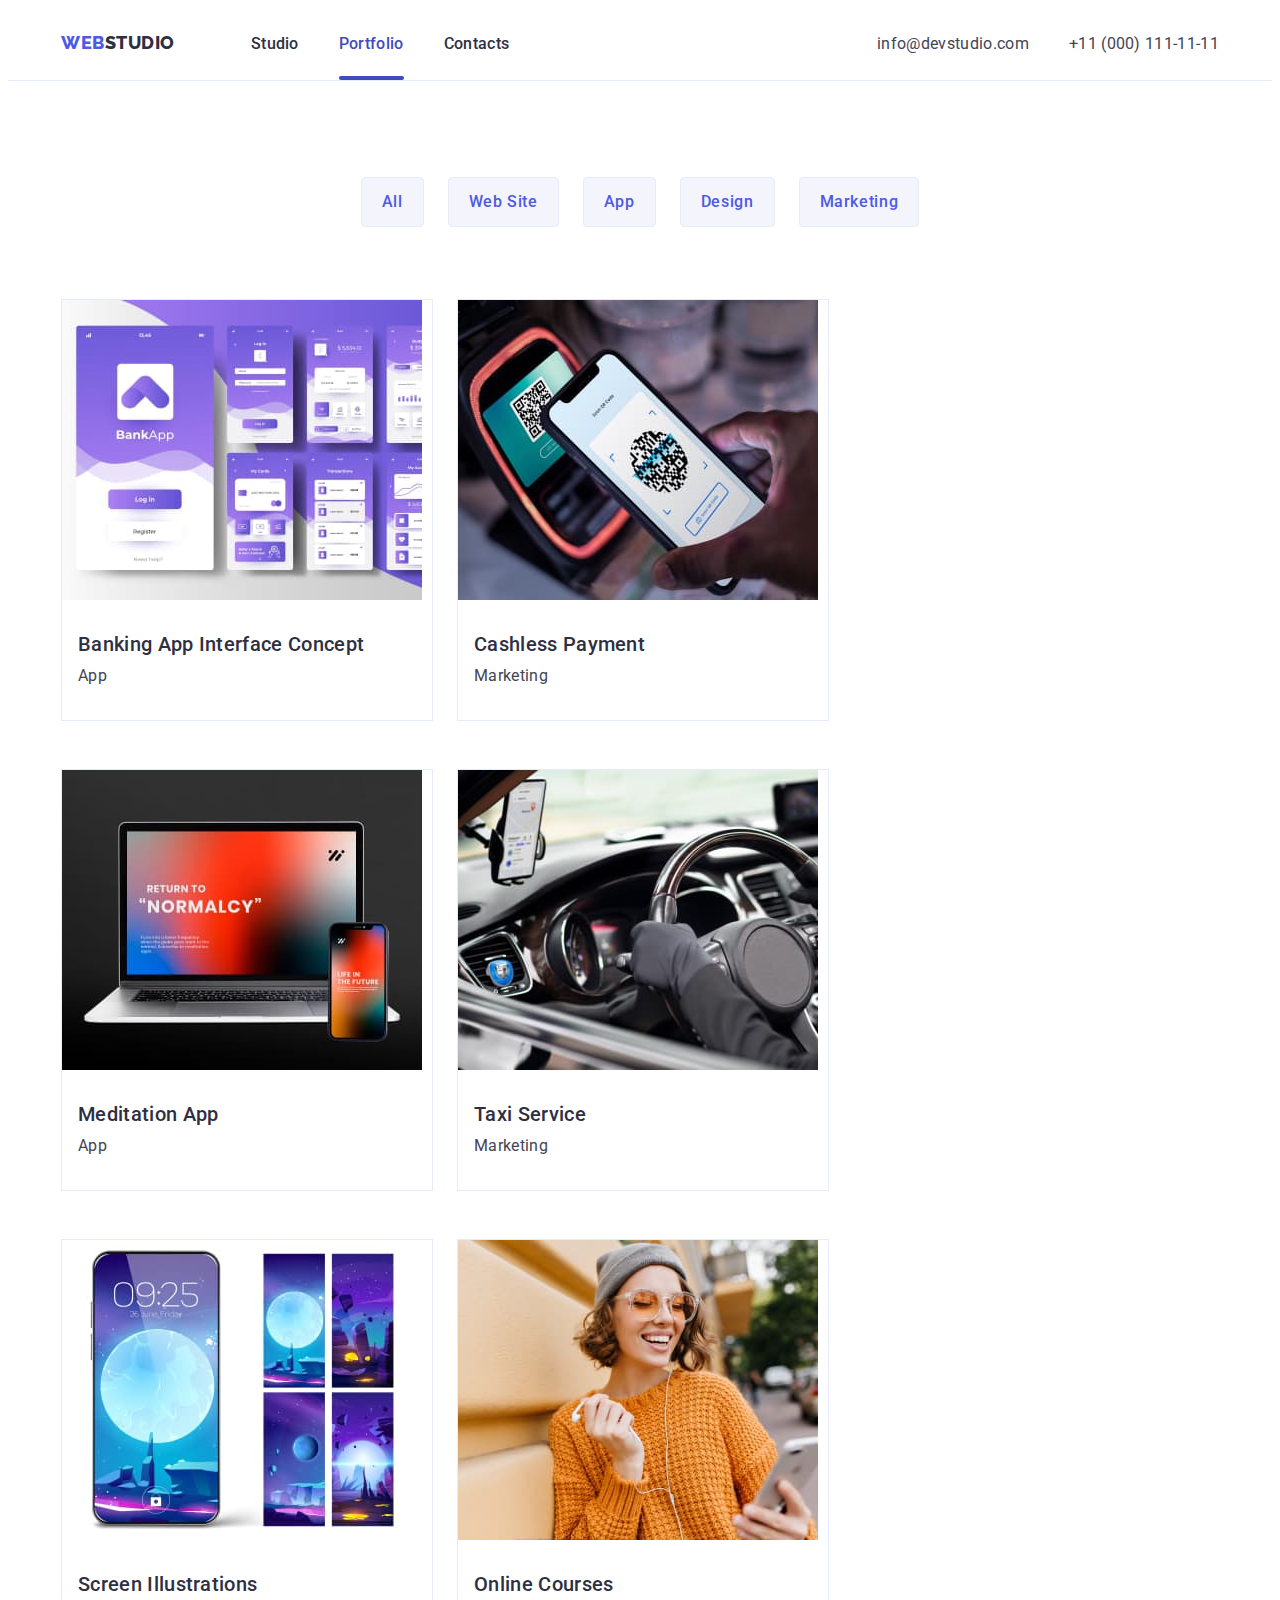
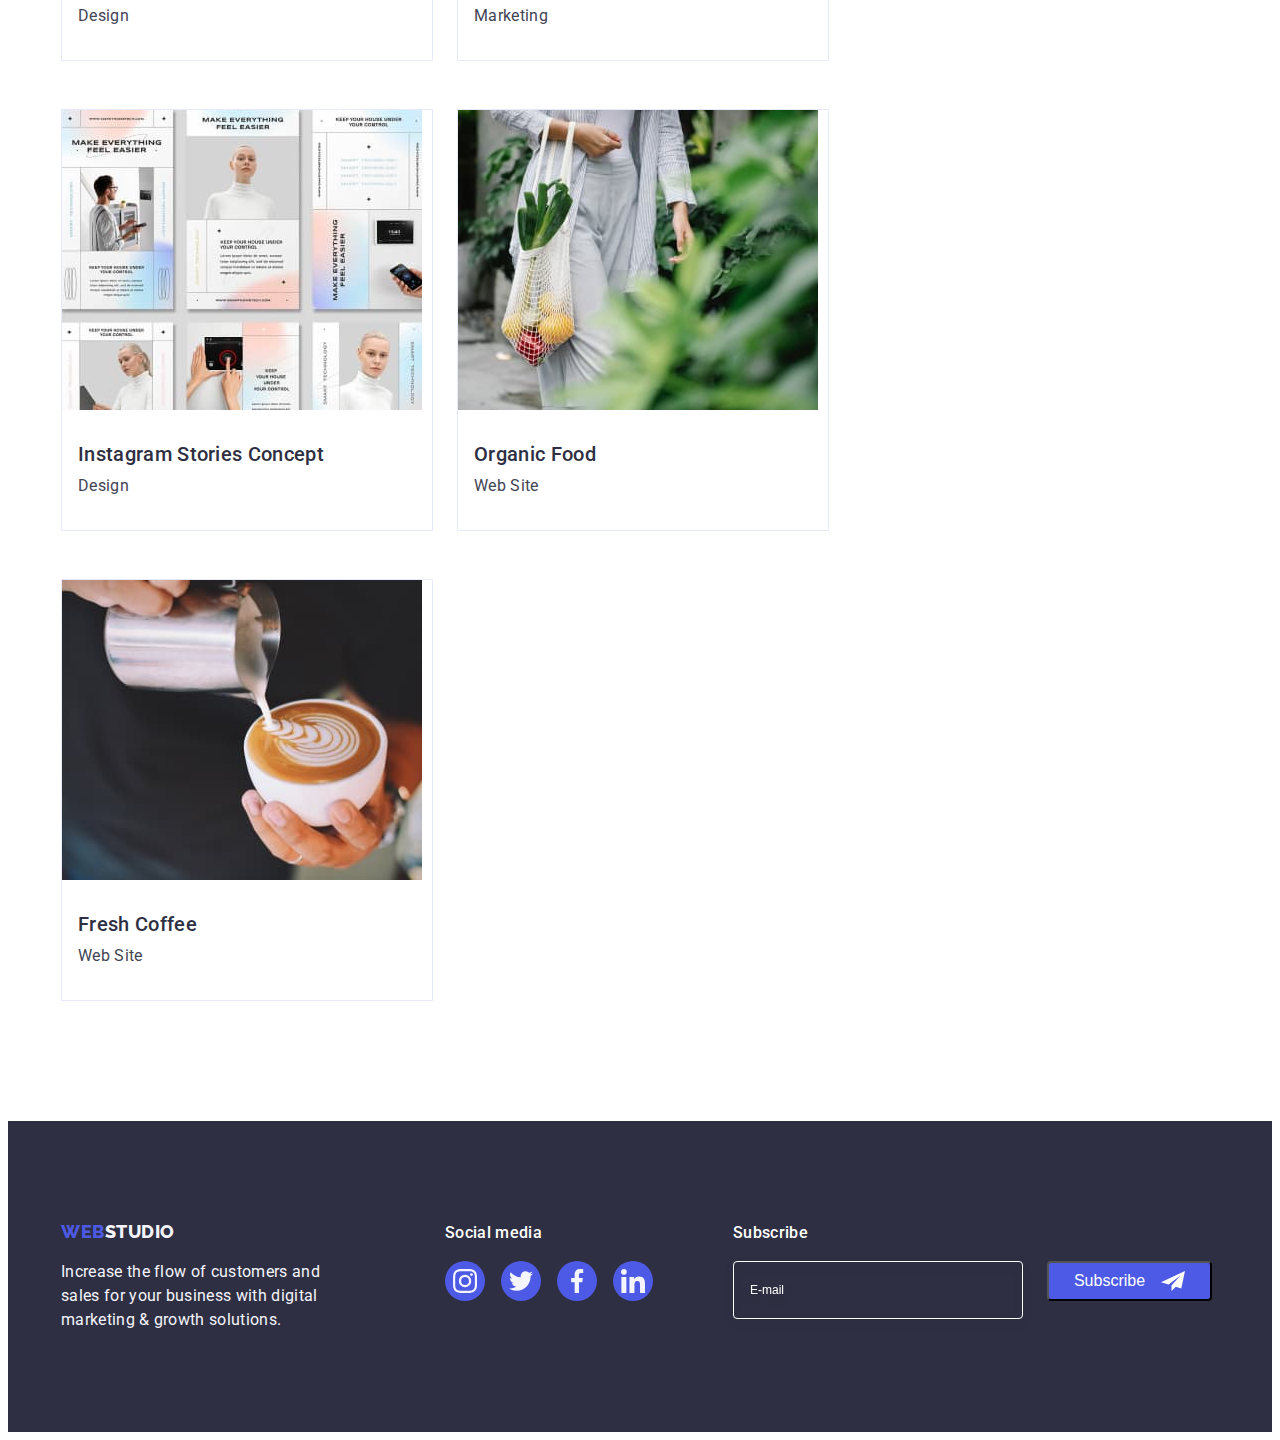
==== portfolio.html @ f09af009 "Initial commit" ====
<!DOCTYPE html>
<html lang="en">
<head>
    <meta charset="UTF-8">
    <meta http-equiv="X-UA-Compatible" content="IE=edge">
    <meta name="viewport" content="width=device-width, initial-scale=1.0">
    <title>Portfolio</title>
    <link rel="preconnect" href="https://fonts.googleapis.com">
    <link rel="preconnect" href="https://fonts.gstatic.com" crossorigin>
    <link href="https://fonts.googleapis.com/css2?family=Montserrat:wght@500;700&family=Raleway:wght@700&family=Roboto:wght@400;500;700&display=swap" rel="stylesheet">
    <link href="https://fonts.googleapis.com/css2?family=Montserrat:wght@500;700&family=Raleway:wght@800&display=swap" rel="stylesheet">
    <link rel="stylesheet" href="https://cdnjs.cloudflare.com/ajax/libs/modern-normalize/1.1.0/modern-normalize.min.css" integrity="sha512-wpPYUAdjBVSE4KJnH1VR1HeZfpl1ub8YT/NKx4PuQ5NmX2tKuGu6U/JRp5y+Y8XG2tV+wKQpNHVUX03MfMFn9Q==" crossorigin="anonymous" referrerpolicy="no-referrer" />
    <link rel="stylesheet" href="./css/styles.css">
</head>
<body>
    <header class="page-header properties">
        <div class="container">
            <nav class="header-nav">
                <a href="./index.html" class="link logo">Web<span class="logo-span">Studio</span></a>
                <ul class="site-nav list">
                    <li><a href="./index.html" class="link">Studio</a></li>
                    <li><a href="./portfolio.html" class="link current">Portfolio</a></li>
                    <li><a href="" class="link">Contacts</a></li>
                </ul>
            </nav>
            <address class="header-address">
                <ul class="auht-nav list">
                    <li><a href="mailto:info@devstudio.com" class="link">info@devstudio.com</a></li>
                    <li><a href="tel:+110001111111" class="link">+11 (000) 111-11-11</a></li>
                </ul>
            </address>
        </div>
    </header>
    <main class="properties">
        <section class="section-goods">
            <div class="container">
                <h1 hidden class="section-title">Goods</h1>
                <ul class="menu-nav list">
                    <li><button type="button" class="link-btn">All</button></li>
                    <li><button type="button" class="link-btn">Web Site</button></li>
                    <li><button type="button" class="link-btn">App</button></li>
                    <li><button type="button" class="link-btn">Design</button></li>
                    <li><button type="button" class="link-btn">Marketing</button></li>
                </ul>
                <ul class="goods list">
                    <li class="goods-list">
                        <a href="" class="goods-link-wrapper link">
                            <div class="goods-img">
                                <img src="./images/Banking.jpg" alt="Banking" width="360" class="images">
                                <p class="overlay text">14 Stylish and User-Friendly App Design Concepts · 
                                    Task Manager App · Calorie Tracker App · Exotic Fruit Ecommerce App · 
                                    Cloud Storage App</p>
                            </div>
                            <h2 class="goods-title title">Banking App Interface Concept</h2>
                            <p class="goods-services text">App</p>
                        </a>
                    </li>
                    <li class="goods-list">
                        <a href="" class="goods-link-wrapper link">
                            <div class="goods-img">
                                <img src="./images/Cashless.jpg" alt="Marketing" width="360" class="images">
                                <p class="overlay text">14 Stylish and User-Friendly App Design Concepts · 
                                    Task Manager App · Calorie Tracker App · Exotic Fruit Ecommerce App · 
                                    Cloud Storage App</p>
                            </div>
                            <h2 class="goods-title title">Cashless Payment</h2>
                            <p class="goods-services text">Marketing</p>
                        </a>
                    </li>
                    <li class="goods-list">
                        <a href="" class="goods-link-wrapper link">
                            <div class="goods-img">
                                <img src="./images/Meditation.jpg" alt="Meditation" width="360" class="images">
                                <p class="overlay text">14 Stylish and User-Friendly App Design Concepts · 
                                    Task Manager App · Calorie Tracker App · Exotic Fruit Ecommerce App · 
                                    Cloud Storage App</p>
                            </div>
                            <h2 class="goods-title title">Meditation App</h2>
                            <p class="goods-services text">App</p>
                        </a>
                    </li>
                    <li class="goods-list">
                        <a href="" class="goods-link-wrapper link">
                            <div class="goods-img">
                                <img src="./images/Taxi.jpg" alt="Taxi" width="360" class="images">
                                <p class="overlay text">14 Stylish and User-Friendly App Design Concepts · 
                                    Task Manager App · Calorie Tracker App · Exotic Fruit Ecommerce App · 
                                    Cloud Storage App</p>
                            </div>
                            <h2 class="goods-title title">Taxi Service</h2>
                            <p class="goods-services text">Marketing</p>
                        </a>
                    </li>
                    <li class="goods-list">
                        <a href="" class="goods-link-wrapper link">
                            <div class="goods-img">
                                <img src="./images/Screen.jpg" alt="Screen" width="360" class="images">
                                <p class="overlay text">14 Stylish and User-Friendly App Design Concepts · 
                                    Task Manager App · Calorie Tracker App · Exotic Fruit Ecommerce App · 
                                    Cloud Storage App</p>
                            </div>
                            <h2 class="goods-title title">Screen Illustrations</h2>
                            <p class="goods-services text">Design</p>
                        </a>
                    </li>
                    <li class="goods-list">
                        <a href="" class="goods-link-wrapper link">
                            <div class="goods-img">
                                <img src="./images/Online.jpg" alt="Online" width="360" class="images">
                                <p class="overlay text">14 Stylish and User-Friendly App Design Concepts · 
                                    Task Manager App · Calorie Tracker App · Exotic Fruit Ecommerce App · 
                                    Cloud Storage App</p>
                            </div>
                            <h2 class="goods-title title">Online Courses</h2>
                            <p class="goods-services text">Marketing</p>
                        </a>
                    </li>
                    <li class="goods-list">
                        <a href="" class="goods-link-wrapper link">
                            <div class="goods-img">
                                <img src="./images/Instagram.jpg" alt="Instagram" width="360" class="images">
                                <p class="overlay text">14 Stylish and User-Friendly App Design Concepts · 
                                    Task Manager App · Calorie Tracker App · Exotic Fruit Ecommerce App · 
                                    Cloud Storage App</p>
                            </div>
                            <h2 class="goods-title title">Instagram Stories Concept</h2>
                            <p class="goods-services text">Design</p>
                        </a>
                    </li>
                    <li class="goods-list">
                        <a href="" class="goods-link-wrapper link">
                            <div class="goods-img">
                                <img src="./images/Organic.jpg" alt="Organic" width="360" class="images">
                                <p class="overlay text">14 Stylish and User-Friendly App Design Concepts · 
                                    Task Manager App · Calorie Tracker App · Exotic Fruit Ecommerce App · 
                                    Cloud Storage App</p>
                            </div>
                            <h2 class="goods-title title">Organic Food</h2>
                            <p class="goods-services text">Web Site</p>
                        </a>
                    </li>
                    <li class="goods-list">
                        <a href="" class="goods-link-wrapper link">
                            <div class="goods-img">
                                <img src="./images/Fresh.jpg" alt="Fresh" width="360" class="images">
                                <p class="overlay text">14 Stylish and User-Friendly App Design Concepts · 
                                    Task Manager App · Calorie Tracker App · Exotic Fruit Ecommerce App · 
                                    Cloud Storage App</p>
                            </div>
                            <h2 class="goods-title title">Fresh Coffee</h2>
                            <p class="goods-services text">Web Site</p>
                        </a>
                    </li>
                </ul>
            </div>
        </section>
    </main>
    <footer class="footer"> 
        <div class="container"> 
            <div class="footer-log">
                <a href="./index.html" class="link logo">Web<span class="logo-span">Studio</span></a>
                <p class="footer-text text">Increase the flow of customers and sales for your business with digital marketing & growth solutions.</p>
            </div>
            <div class="footer-wrap">
                <h3 class="footer-title title">Social media</h3>
                <ul class="footer-list list">
                    <li class="footer-item">
                        <a href="" class="footer-link link">
                            <svg class="footer-icon" width="24" height="24">
                                <use href="./images/icons.svg#icon-instagram"></use>
                            </svg>
                        </a>
                    </li>
                    <li class="footer-item">
                        <a href="" class="footer-link link">
                            <svg class="footer-icon" width="24" height="24">
                                <use href="./images/icons.svg#icon-twitter"></use>
                            </svg>
                        </a>
                    </li>
                    <li class="footer-item">
                        <a href="" class="footer-link link">
                            <svg class="footer-icon" width="24" height="24">
                                <use href="./images/icons.svg#icon-facebook"></use>
                            </svg>
                        </a>
                    </li>
                    <li class="footer-item">
                        <a href="" class="footer-link link">
                            <svg class="footer-icon" width="24" height="24">
                                <use href="./images/icons.svg#icon-linkedin"></use>
                            </svg>
                        </a>
                    </li>
                </ul>
            </div>
            <form>
                <h3 class="footer-title title">Subscribe</h3>
                <div class="footer-form">
                    <label>
                        <input type="email" name="email" placeholder="E-mail"/>
                    </label>
                    <button type="submit" class="footer-btn text">Subscribe
                        <svg class="footer-icon-form" width="24" height="24">
                            <use href="./images/icons.svg#icon-Frame-3"></use>
                        </svg>
                    </button>
                </div>
            </form>
        </div>
    </footer>
</body>
</html>
---- css/styles.css ----
:root {
    --title-text-color: #212121;
    --fishnet-text-color: #404BBF;
    --text-color: #FFFFFF;
    --text-list: #434455;
    --logo-color: #2E2F42; 
    --button-color: #4D5AE5;
    --button-activ: #404BBF;
    --logo-color-foot: #F4F4FD;
    --transform-hover: 250ms cubic-bezier(0.4, 0, 0.2, 1);
}

body {
    background-color: var(--text-color);
    font-family: "Roboto", sans-serif;
    letter-spacing: 0.02em;
    color: var(--text-list);
}
.no-scroll {
    overflow: hidden;
}
p, h1, h2, h3 {
    margin: 0;
}
ul {
    margin: 0;
    padding-left: 0;
}
button {
    cursor: pointer; 
}
.section-title {
    margin-bottom: 72px;
    margin-top: 0; 
    text-align: center;
    font-size: 36px;
    line-height: 1.11;
    text-transform: capitalize;
    color: var(--logo-color);
}
.title {
    font-weight: 500;
    font-size: 20px;
    line-height: 1.2;
    color: var(--logo-color);
    margin-bottom: 8px;
}
.text {
    font-size: 16px;
    line-height: 1.5;
    color: var(--text-list); 
}
.link {
    text-decoration: none;
}
.list {
    list-style: none;
}
.container {
    width: 1158px; 
    padding-left: 15px;
    padding-right: 15px;
    margin: 0 auto;
}
.page-header {
    border-bottom: 1px solid #E7E9FC;
}

.page-header .container { 
    padding-top: 24px;
    display: flex;
    justify-content: space-between;
}
.logo {
    color: var(--button-color);
    font-family: "Raleway", sans-serif;
    font-style: normal;
    font-weight: 800;
    font-size: 18px;
    line-height: 1.17;
    letter-spacing: 0.03em;
    text-transform: uppercase;
    padding: 0;
}
.logo-span { 
    color: var(--logo-color);
}
.header-nav {
    display: flex;
    align-items: flex-start;
    gap: 76px;
}
.site-nav {
    display: flex;
    padding: 0;
    gap: 40px;
    flex-direction: row;
    align-items: flex-start;
    width: 261px;
    height: 48px;
    transition: color var(--transform-hover);
}
.header-address {
    display: flex;
    align-items: flex-start;
    font-style: normal;
}
.auht-nav {
    display: flex;
    list-style: none;
    gap: 40px;
    transition: color var(--transform-hover);
}
.site-nav .link {
    margin-left: 0;
    font-weight: bold;
    font-weight: 500;
    font-size: 16px;
    line-height: 1.5;
    color: var(--logo-color);
    letter-spacing: 0.02em;
    flex: none;
    order: 1;
    flex-grow: 0;
    display: inline-block;
}
.site-nav .link:hover,
.site-nav .link:focus {
    color: var(--fishnet-text-color);
}
.site-nav .link.current {
    color: var(--fishnet-text-color);
}
.site-nav .link.current::after {
    content: '';
    width: 100%;
    height: 4px;    
    margin-top: 20px;
    background: currentColor;
    border-radius: 2px;
    display: inline-block;
}
.auht-nav .link {
    margin-left: 0;
    font-weight: 400;
    font-size: 16px;
    line-height: 1.5;
    letter-spacing: 0.02em;
    color: var(--text-list);
    font-style: normal;
}
.auht-nav .link:hover,
.auht-nav .link:focus {
    color: var(--fishnet-text-color);
}

.hero {
    background-image: linear-gradient(
      rgba(46, 47, 66, 0.7),
      rgba(46, 47, 66, 0.7)),
      url(../images/people-office.jpg);
      padding: 188px 0;
      max-width: 1440px;
      margin-right: auto;
      margin-left: auto;
}
.hero .container{
    display: flex;
    flex-direction: column;
    gap: 48px;
}
.hero-title {
    color: var(--text-color);
    width: 496px;
    margin: 0 auto;
    font-weight: 700;
    font-size: 56px;
    line-height: 1.07;
    text-align: center;
}
.hero-btn {
    font-family: "Roboto", sans-serif;
    color: var(--text-color);
    background: var(--button-color);
    width: 169px;
    margin: 0 auto;
    padding: 16px;
    font-weight: 500;
    font-size: 16px;
    line-height: 1.5;
    letter-spacing: 0.04em;
    box-shadow: 0px 4px 4px rgba(0, 0, 0, 0.15);
    border-radius: 4px;
    border: none;
    transition: background-color var(--transform-hover);
}
.hero-btn:hover,
.hero-btn:focus {
    background-color: var(--button-activ);
}

.hidden {
    position: absolute;
    width: 1px;
    height: 1px;
    margin: -1px;
    border: 0;
    padding: 0;
  
    white-space: nowrap;
    clip-path: inset(100%);
    clip: rect(0 0 0 0);
    overflow: hidden;
}
.section {
    padding-top: 120px;
}
.section .feature,
.section .profile-group,
.section .specialist-group
{
    display: flex;
    gap: 24px;
}
.feature-wrap {
    width: 264px;
    height: 112px;
    background: #F4F4FD;
    border-radius: 4px;
    padding: 24px 100px;
    margin-bottom: 8px;
}
.feature-list {
    width: calc((100% - 72px) / 4);
} 
.section.profile,
.section.specialist,
.section.customers {
    padding-bottom: 120px; 
}
.section.specialist {
    margin: 0;
    background: var(--logo-color-foot);
}
.specialist .specialist-list {
    box-shadow: 0px 1px 6px rgba(46, 47, 66, 0.08), 0px 1px 1px rgba(46, 47, 66, 0.16), 0px 2px 1px rgba(46, 47, 66, 0.08);
    border-radius: 0px 0px 4px 4px;
    background: var(--text-color);
    text-align: center;
}
.specialist-list {
    background-color: var(--text-color);
    box-shadow: 0px 1px 6px rgba(46, 47, 66, 0.08), 0px 1px 1px rgba(46, 47, 66, 0.16), 0px 2px 1px rgba(46, 47, 66, 0.08);
    border-radius: 0px 0px 4px 4px;
}
.specialist-wrap {
    padding: 32px 16px;
}
.specialist-profession {
    margin-bottom: 8px;
}
.specialist-soc-list {
    display: flex;
    justify-content: center;
    gap: 24px;
}
.stecialist-soc-item {
    width: 40px;
    height: 40px;
}
.specialast-soc-link {
    width: 100%;
    height: 100%;
    border-radius: 50%;
    background: #4D5AE5;
    display: flex;
    align-items: center;
    justify-content: center;
    color: #F4F4FD;
    transition: background-color var(--transform-hover);
}
.specialast-soc-link:hover {
    background-color: #404BBF;
}
.stecialist-soc-icon {
    fill: currentColor;
}
.customers-wrap {
    display: flex;
    justify-content: center;
    gap: 24px;
}
.customers-list {
    width: 168px;
    height: 88px;
    padding: 16px 32px;
    border: 1px solid #8E8F99;
    border-radius: 4px;
    transition: border var(--transform-hover), border-radius var(--transform-hover);
}
.customers-icon {
    fill: #8E8F99;
    transition: fill var(--transform-hover);
}
.customers-list:hover {
    border: 1px solid #404BBF;
    border-radius: 4px;
}
.customers-list:hover .customers-icon {
    fill: #404BBF;
}
.images {
    display: block;
}
.footer {
    background: var(--logo-color);
    padding: 100px 0 100px 0;
}
.footer .container {
    display: flex;
    /* gap: 120px; */
}
.footer .footer-log {
    display: flex;
    flex-direction: column;
    max-width: 264px;
    padding: 0;
    margin: 0;
    margin-right: 120px;
}
.footer-text {
    color: var(--logo-color-foot); 
    margin-top: 17.5px;
}
.footer-wrap {
    margin-right: 80px;
}
.footer-title {
    color: var(--text-color);
    font-size: 16px;
    line-height: 1.5;
    margin-bottom: 16px;
}
.footer-list {
    display: flex;
    justify-content: center;
    gap: 16px;
}
.footer-item {
    width: 40px;
    height: 40px;
}
.footer-link {
    width: 100%;
    height: 100%;
    border-radius: 50%;
    background: #4D5AE5;
    display: flex;
    align-items: center;
    justify-content: center;
    color: #F4F4FD;
    transition: background-color var(--transform-hover);
}
.footer-link:hover {
    background-color: #31D0AA;
}
.footer-icon {
    fill: currentColor;
}

.footer .logo-span {
    color: var(--logo-color-foot);
    font-style: normal;
}
.footer-form {
    display: flex;
    gap: 24px;
}

.footer input {
    width: 264px;
    height: 40px;
    border: 1px solid #FFFFFF;
    filter: drop-shadow(0px 4px 4px rgba(0, 0, 0, 0.15));
    background-color: inherit;
    border-radius: 4px;
    padding: 8px;
    padding-left: 16px;
    font-size: 12px;
    line-height: 2;
}
input::placeholder {
    color: #FFFFFF;
}
.footer label {
    display: flex;
    flex-direction: column;
}
.footer .footer-btn {
    width: 165px;
    height: 40px;
    display: flex;
    flex-direction: row;
    justify-content: center;
    align-items: center;
    padding: 8px 24px;
    gap: 16px;
    background: var(--button-color);
    border-radius: 4px;
    color: var(--text-color);
    font-size: 16px;
    line-height: 1.5;
    position: relative;
    cursor: pointer;
}
.footer-icon-form {
    fill: var(--text-color);
}

.section-goods {
    padding-top: 96px;
    padding-bottom: 120px;
}
.menu-nav .link-btn {
    font-family: "Roboto", sans-serif;
    padding: 12px 20px;
    border: 1px solid #E7E9FC;
    color: var(--button-color);
    background: var(--logo-color-foot);
    border-radius: 4px;
    text-align: center;
    text-decoration: none;
    font-weight: 500;
    font-size: 16px;
    line-height: 1.5;
    letter-spacing: 0.04em;
    cursor: pointer;
    transition: color var(--transform-hover), background-color var(--transform-hover), box-shadow var(--transform-hover);
}
.menu-nav {
    display: flex;
    justify-content: center;
    gap: 24px;
    margin: 0 auto 72px;
}
.menu-nav .link-btn:hover,
.menu-nav .link-btn:focus {
    color: var(--text-color);
    background-color: var(--fishnet-text-color);
    box-shadow: 0px 3px 1px rgba(0, 0, 0, 0.1), 0px 2px 1px rgba(0, 0, 0, 0.08), 0px 2px 2px rgba(0, 0, 0, 0.12);
}
.section-goods .goods {
    display: flex;
    flex-wrap: wrap;
    gap: 48px 24px;
}
.goods .goods-list {
    background: var(--text-color);
    border: 1px solid #E7E9FC;
    width: calc((100% - 48px) / 3);
    transition: box-shadow var(--transform-hover);
}
.goods .goods-list:hover {
    box-shadow: 0px 1px 6px rgba(46, 47, 66, 0.08), 0px 1px 1px rgba(46, 47, 66, 0.16), 0px 2px 1px rgba(46, 47, 66, 0.08);
}
.goods-title {
    margin: 32px 16px 8px;
}
.goods-services {
    margin: 0 16px 32px;
}
.goods-img {
    position: relative;
    overflow: hidden;
}
  
.overlay {
    position: absolute;
    top: 0; 
    left: 0;
    width: 100%;
    height: 100%;
    overflow: auto;
    background-color: var(--button-color);
    color: var(--logo-color-foot);
    padding: 40px 32px;
    transform: translatey(100%);
    transition: transform var(--transform-hover);
  }

  .goods-link-wrapper:hover .overlay,
  .goods-link-wrapper:focus .overlay {
    transform: translatey(0);
  }

  .modal {
    position: absolute;
    width: 408px;
    height: 584px;
    left: 50%;
    top: 50%;
    transform: translate(-50%,-50%);
    background: #FFFFFF;
    box-shadow: 0px 1px 1px rgba(0, 0, 0, 0.14), 0px 1px 3px rgba(0, 0, 0, 0.12), 0px 2px 1px rgba(0, 0, 0, 0.2);
    border-radius: 4px;
    padding: 24px;
    transform: translate(-50%, -50%) scale(1);
    transition: transform var(--transform-hover);
  }
  .backdrop.is-hidden .modal {
    transform: translate(-50%, -50%) scaleY(0);
  }
  .backdrop {
    position: fixed;
    z-index: 100;
    background-color: rgba(46, 47, 66, 0.4);
    width: 100%;
    height: 100%;
    left: 0;
    top: 0;
    transition: opacity var(--transform-hover), visibility var(--transform-hover);
  }
  .backdrop.is-hidden {
    opacity: 0;
    visibility: hidden;
    pointer-events: none;
  }
  .modal-close-btn {
    background: #E7E9FC;
    border-radius: 50%;
    width: 24px;
    height: 24px;
    border: 1px solid rgba(0, 0, 0, 0.1);
    display: block;
    margin-left: auto;
    transition: background-color var(--transform-hover);
  }
  .modal-close-btn:hover,
  .modal-close-btn:focus {
    background-color: var(--button-activ);
  }
  .modal-soc-icon {
    transition: fill var(--transform-hover);
  }
  .modal-close-btn:hover .modal-soc-icon,
  .modal-close-btn:focus .modal-soc-icon {
    fill: var(--text-color);
  }
  .modal-title {
    font-weight: 500;
    font-size: 16px;
    line-height: 1.5;
    letter-spacing: 0.02em;
    color: var(--logo-color);
    margin: 24px auto 16px;
    text-align: center;
  }
  .modal-label label{
    display: block;
    width: 100%;
    margin-bottom: 8px;
  }
.modal-form-input {
    border: 1px solid rgba(46, 47, 66, 0.4);
    border-radius: 4px;
    width: 100%;
    height: 40px;   
    padding-left: 38px;
    outline: transparent;
}
.modal-input-wrap:focus-within .modal-form-input{
    border: 1px solid #4D5AE5;
}
.modal-input-wrap:focus-within .modal-icon{
    fill: #4D5AE5;
}
/* .modal-form-input:focus {
    border-color: #4D5AE5;
}
.modal-form-input:focus + .modal-icon {
    fill: #4D5AE5;
} */
.modal-label textarea {
    border: 1px solid rgba(46, 47, 66, 0.4);
    border-radius: 4px;
    height: 120px;
    width: 100%;
    resize: none;
}
/* .modal-textarea-wrap:focus-within .modal-textarea {
    border: 1px solid #4D5AE5;
} */
.modal-checkbox {
    display: flex;
    flex-direction: row;
    align-items: center;
    padding: 0px;
    gap: 8px;
    font-size: 12px;
    line-height: 1.17;
    letter-spacing: 0.04em;
    color: #8E8F99;
}
.modal-label-title {
    font-size: 12px;
    line-height: 1.17;
    letter-spacing: 0.04em;
    color: #8E8F99;
}
.modal-label textarea::placeholder {
    font-size: 12px;
    line-height: 1.17;
    letter-spacing: 0.04em;
    color: rgba(46, 47, 66, 0.4);
    padding: 8px 16px;
}
.modal-send-btn {
    display: block;
    width: 169px;
    height: 56px;
    background: #4D5AE5;
    box-shadow: 0px 4px 4px rgba(0, 0, 0, 0.15);
    border-radius: 4px;
    margin: 24px auto;
    padding: 16px 32px;
    color: var(--text-color);
    text-align: center;
    transition: background-color var(--transform-hover);
}
.modal-send-btn:hover,
.modal-send-btn:focus {
    background-color: var(--button-activ);
}
.modal-input-wrap {
    position: relative;
}
.modal-icon {
    position: absolute;
    left: 16px;
    top: 50%;
    transform: translateY(-50%);
}
.modal-checkbox-policy {
    color: #4D5AE5;
}
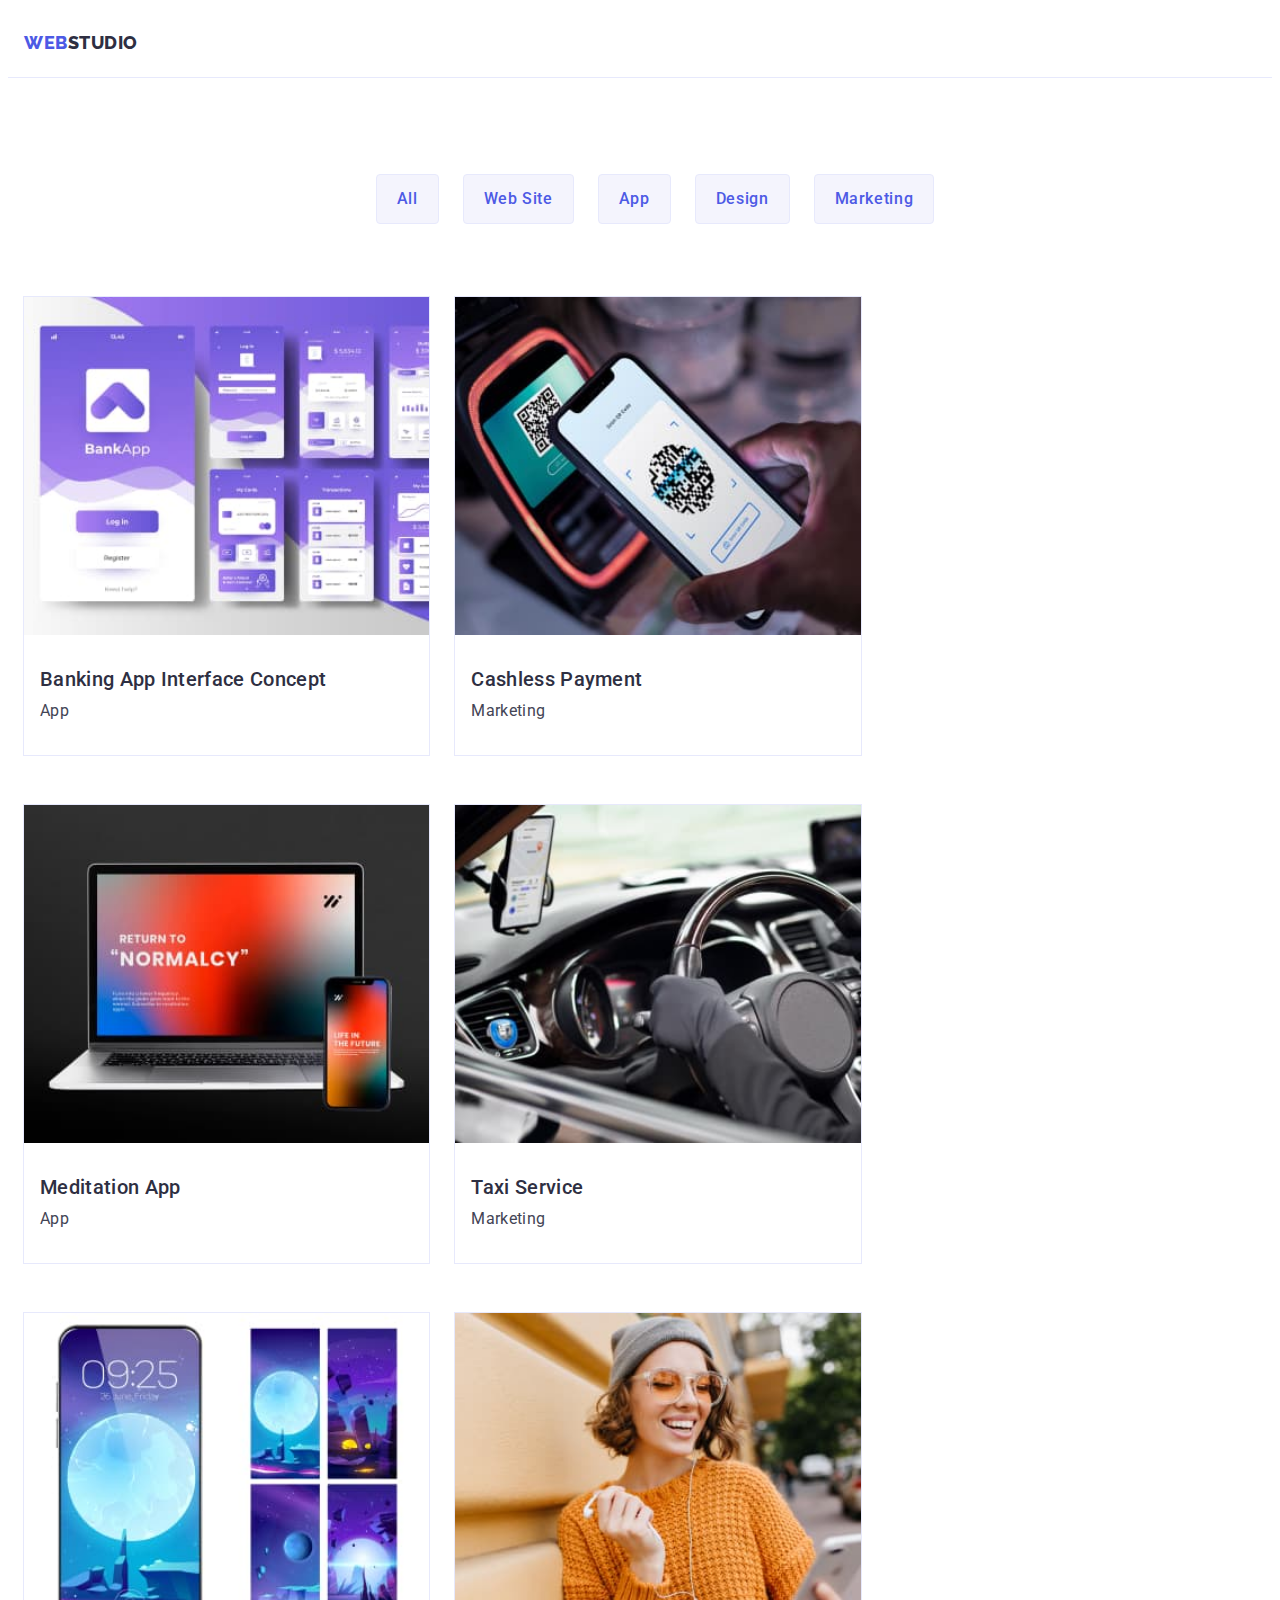
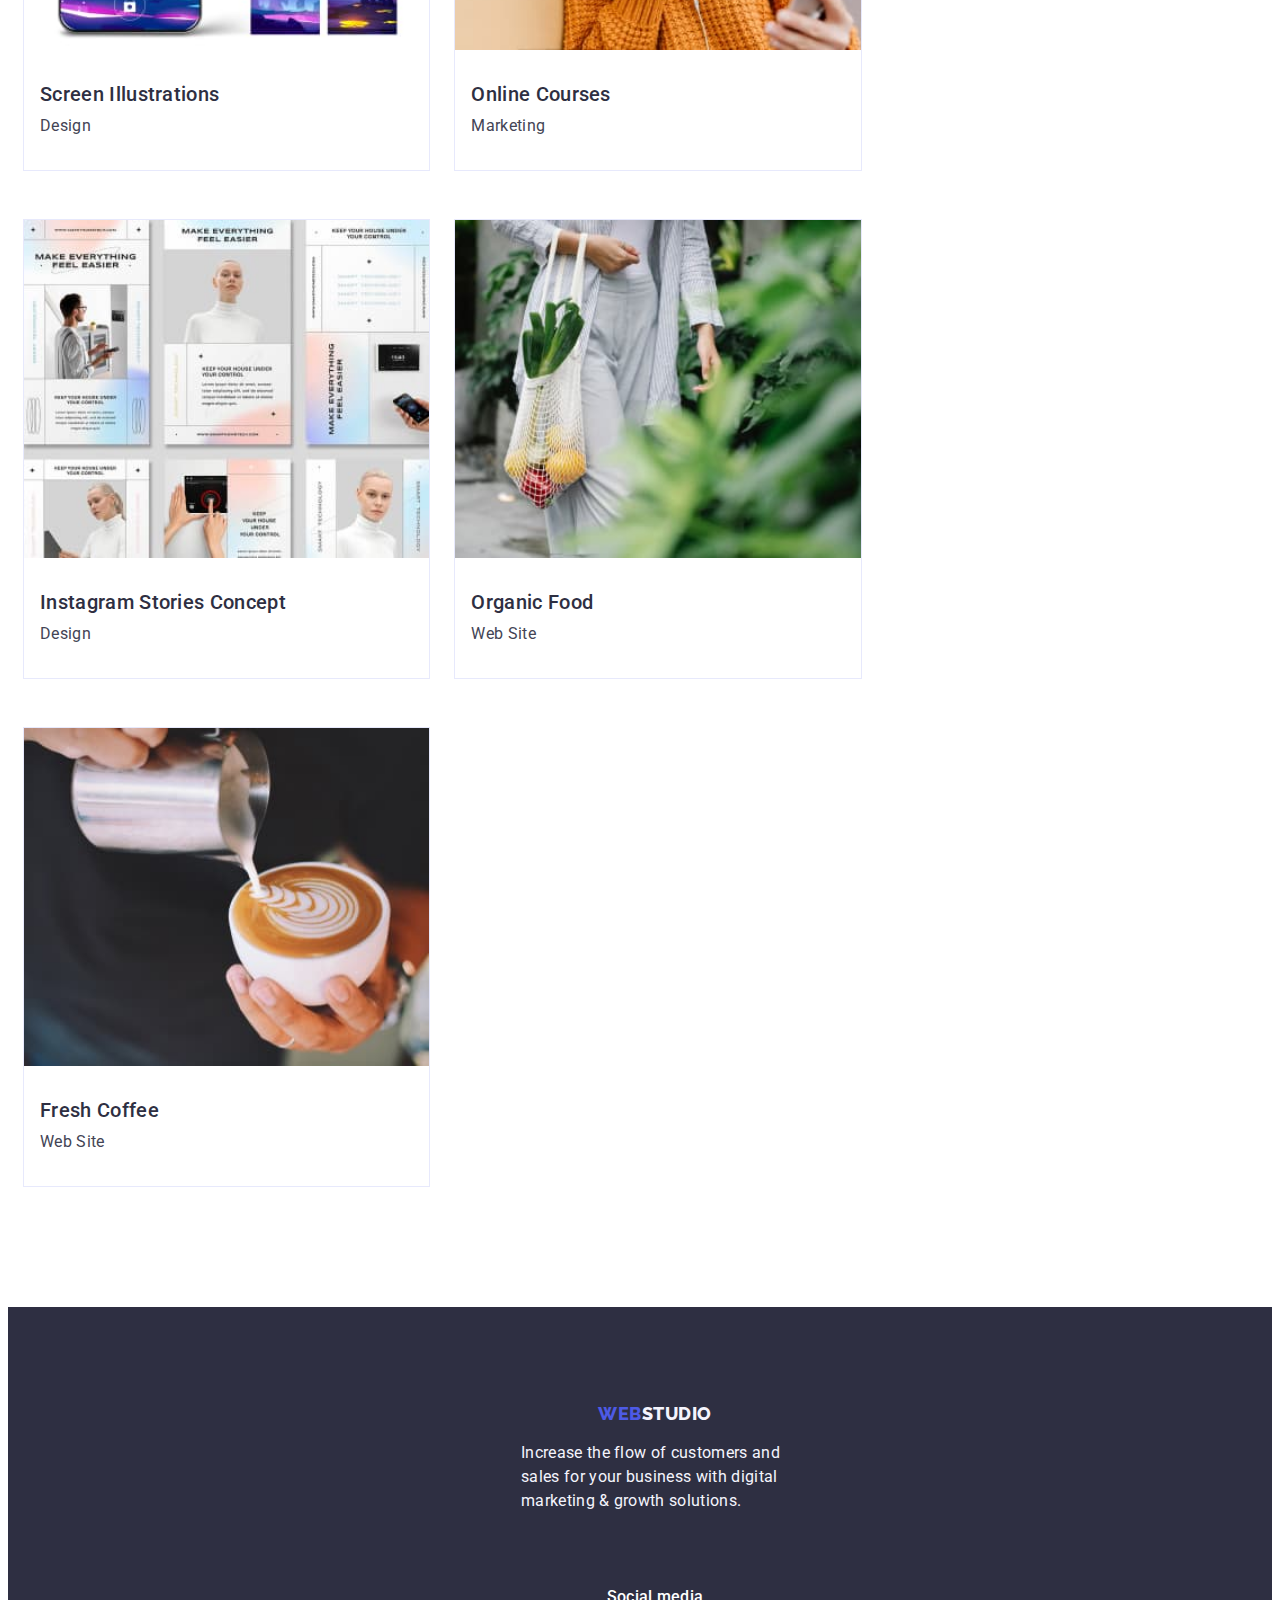
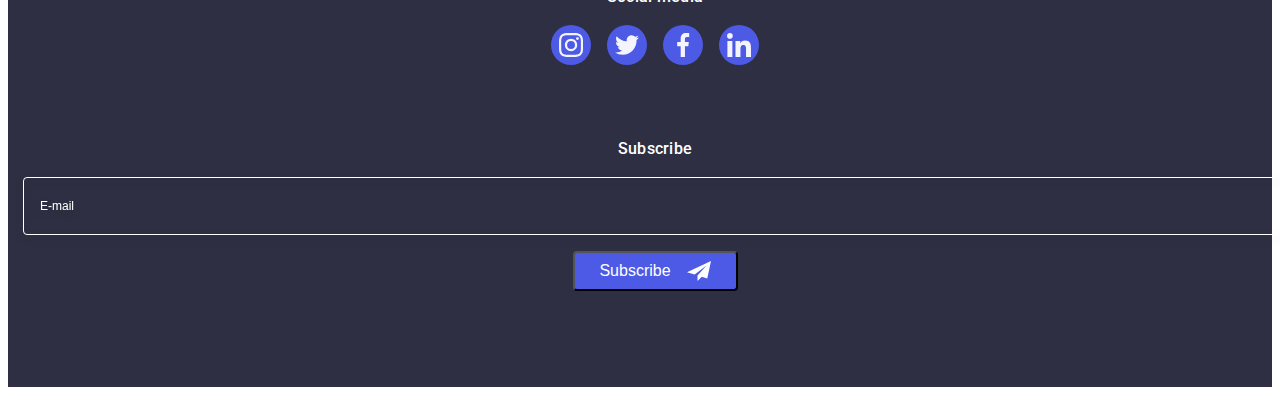
==== commit b51dc6ae: "ДЗ 7" ====
--- a/portfolio.html
+++ b/portfolio.html
@@ -46,7 +46,25 @@
                     <li class="goods-list">
                         <a href="" class="goods-link-wrapper link">
                             <div class="goods-img">
-                                <img src="./images/Banking.jpg" alt="Banking" width="360" class="images">
+                                <picture>
+                                    <source
+                                        srcset="./images/Banking.jpg 1x,
+                                                ./images/Banking-2x.jpg 2x"
+                                        media="(min-width: 1158px)"
+                                    />
+                                    <source
+                                        srcset="./images/Banking-tablet.jpg 1x,
+                                                ./images/Banking-tablet-2x.jpg 2x"
+                                        media="(min-width: 768px)"
+                                    />
+                                    <source
+                                        srcset="./images/Banking-mobil.jpg 1x,
+                                                ./images/Banking-mobil-2x.jpg 2x"
+                                        media="(max-width: 767px)"
+                                    />
+                                    <img src="./images/Banking-mobil.jpg" alt="Banking" width="396" class="images">
+                                </picture>
+                                
                                 <p class="overlay text">14 Stylish and User-Friendly App Design Concepts · 
                                     Task Manager App · Calorie Tracker App · Exotic Fruit Ecommerce App · 
                                     Cloud Storage App</p>
--- a/css/styles.css
+++ b/css/styles.css
@@ -1,3 +1,4 @@
+
 :root {
     --title-text-color: #212121;
     --fishnet-text-color: #404BBF;
@@ -29,9 +30,16 @@
 button {
     cursor: pointer; 
 }
+.images {
+    display: block;
+    max-width: 100%;
+    height: auto;
+    width: 100%;
+}
 .section-title {
     margin-bottom: 72px;
     margin-top: 0; 
+    font-weight: 700;
     text-align: center;
     font-size: 36px;
     line-height: 1.11;
@@ -57,7 +65,8 @@
     list-style: none;
 }
 .container {
-    width: 1158px; 
+    width: 100%; 
+    /* 1158px;  */
     padding-left: 15px;
     padding-right: 15px;
     margin: 0 auto;
@@ -67,9 +76,10 @@
 }
 
 .page-header .container { 
-    padding-top: 24px;
+    padding: 24px 16px;
     display: flex;
     justify-content: space-between;
+    margin: 0;
 }
 .logo {
     color: var(--button-color);
@@ -82,100 +92,119 @@
     text-transform: uppercase;
     padding: 0;
 }
+.header-nav {
+    display: flex;
+    align-items: flex-start;
+    gap: 76px;
+}
 .logo-span { 
     color: var(--logo-color);
 }
-.header-nav {
-    display: flex;
-    align-items: flex-start;
-    gap: 76px;
-}
 .site-nav {
-    display: flex;
-    padding: 0;
-    gap: 40px;
-    flex-direction: row;
-    align-items: flex-start;
-    width: 261px;
-    height: 48px;
-    transition: color var(--transform-hover);
+    display: none;
 }
 .header-address {
-    display: flex;
-    align-items: flex-start;
+    display: none;
+}
+
+.vector-btn {
+    background-color: transparent;
+    border: none;
+}
+.vector-icon {
+    stroke: var(--logo-color);
+}
+
+.mob-menu {
+    position: fixed;
+    top: 0;
+    width: 100vw;
+    height: 100vh;
+    background-color: #FFFFFF;
+    padding: 24px 35px 40px 40px;
+    display: flex;
+    flex-direction: column;
+    justify-content: space-between;
+}
+.modal-close-btn {
+    margin-bottom: 32px;
+}
+.mob-menu-site-link {
+    font-weight: 700;
+    font-size: 36px;
+    line-height: 1.11;
+    color: var(--logo-color);
+}
+.mob-menu-item:not(:last-child) {
+    margin-bottom: 40px;
+}
+.current {
+    color: var(--fishnet-text-color);
+}
+.mob-menu-site {
+    margin-bottom: 60px;
+}
+.mob-menu-address {
     font-style: normal;
 }
-.auht-nav {
-    display: flex;
-    list-style: none;
-    gap: 40px;
-    transition: color var(--transform-hover);
-}
-.site-nav .link {
-    margin-left: 0;
-    font-weight: bold;
+.mob-menu-tel {
+    font-weight: 700;
+    font-size: 36px;
+    line-height: 1.11;
+    color: var(--button-color);
+    margin-bottom: 40px;
+}
+.mob-menu-mail {
     font-weight: 500;
-    font-size: 16px;
-    line-height: 1.5;
-    color: var(--logo-color);
-    letter-spacing: 0.02em;
-    flex: none;
-    order: 1;
-    flex-grow: 0;
-    display: inline-block;
-}
-.site-nav .link:hover,
-.site-nav .link:focus {
-    color: var(--fishnet-text-color);
-}
-.site-nav .link.current {
-    color: var(--fishnet-text-color);
-}
-.site-nav .link.current::after {
-    content: '';
-    width: 100%;
-    height: 4px;    
-    margin-top: 20px;
-    background: currentColor;
-    border-radius: 2px;
-    display: inline-block;
-}
-.auht-nav .link {
-    margin-left: 0;
-    font-weight: 400;
-    font-size: 16px;
-    line-height: 1.5;
-    letter-spacing: 0.02em;
+    font-size: 20px;
+    line-height: 1.2;
     color: var(--text-list);
-    font-style: normal;
-}
-.auht-nav .link:hover,
-.auht-nav .link:focus {
-    color: var(--fishnet-text-color);
+}
+.mob-menu-auht {
+    margin-bottom: 48px;
+}
+.specialist-soc-list-menu {
+    display: flex;
+    gap: 56px;
 }
 
 .hero {
     background-image: linear-gradient(
-      rgba(46, 47, 66, 0.7),
+      rgba(46, 47, 66, 0.7), 
       rgba(46, 47, 66, 0.7)),
-      url(../images/people-office.jpg);
-      padding: 188px 0;
-      max-width: 1440px;
+      url(../images/people-office-mobil.jpg);
+      background-repeat: no-repeat;
+      background-position: center;
+      background-size: cover;
+      padding: 112px 0;
+      max-width: 100%;
       margin-right: auto;
       margin-left: auto;
+
+}
+@media (min-device-pixel-ratio: 2),
+      (min-resolution: 192dpi),
+      (min-resolution: 2dppx) {
+      .hero {
+        background-image: linear-gradient(
+        rgba(46, 47, 66, 0.7), 
+        rgba(46, 47, 66, 0.7)),
+        url(../images/people-office-mobil-2x.jpg);
+      }
 }
 .hero .container{
     display: flex;
     flex-direction: column;
     gap: 48px;
+    
 }
 .hero-title {
     color: var(--text-color);
-    width: 496px;
+    width: 290px;
     margin: 0 auto;
     font-weight: 700;
-    font-size: 56px;
-    line-height: 1.07;
+    font-size: 32px;
+    line-height: 1.11;
     text-align: center;
 }
 .hero-btn {
@@ -213,46 +242,60 @@
     overflow: hidden;
 }
 .section {
-    padding-top: 120px;
-}
-.section .feature,
-.section .profile-group,
-.section .specialist-group
+    padding-top: 96px;
+    padding-bottom: 96px;
+}
+.feature,
+.profile-group,
+.specialist-group
 {
     display: flex;
+    flex-wrap: wrap;
     gap: 24px;
 }
 .feature-wrap {
-    width: 264px;
-    height: 112px;
-    background: #F4F4FD;
-    border-radius: 4px;
-    padding: 24px 100px;
-    margin-bottom: 8px;
+    display: none;
+}
+.feature-title {
+    font-weight: 700;
+    font-size: 36px;
+    line-height: 1.11;
+    text-align: center;
+    letter-spacing: 0.02em;
 }
 .feature-list {
-    width: calc((100% - 72px) / 4);
-} 
+    margin-bottom: 72px;
+}
+.feature-list:last-child {
+    margin-bottom: 0;
+  }
 .section.profile,
 .section.specialist,
 .section.customers {
-    padding-bottom: 120px; 
-}
-.section.specialist {
+    /* padding-bottom: 120px;  */
+    /* padding-bottom: 96px; */
+}
+.profile {
+    display: none;
+}
+.specialist {
     margin: 0;
     background: var(--logo-color-foot);
-}
-.specialist .specialist-list {
-    box-shadow: 0px 1px 6px rgba(46, 47, 66, 0.08), 0px 1px 1px rgba(46, 47, 66, 0.16), 0px 2px 1px rgba(46, 47, 66, 0.08);
-    border-radius: 0px 0px 4px 4px;
-    background: var(--text-color);
-    text-align: center;
+    /* padding-left: 82px;
+    padding-right: 82px; */
+
 }
 .specialist-list {
     background-color: var(--text-color);
     box-shadow: 0px 1px 6px rgba(46, 47, 66, 0.08), 0px 1px 1px rgba(46, 47, 66, 0.16), 0px 2px 1px rgba(46, 47, 66, 0.08);
     border-radius: 0px 0px 4px 4px;
-}
+    text-align: center;
+    flex-basis: 100%;
+    margin-bottom: 72px;
+}
+.specialist-list:last-child {
+    margin-bottom: 0;
+  }
 .specialist-wrap {
     padding: 32px 16px;
 }
@@ -285,15 +328,19 @@
 .stecialist-soc-icon {
     fill: currentColor;
 }
+.customers {
+    flex-basis: calc((100% - 16px) / 2);
+}    
 .customers-wrap {
     display: flex;
-    justify-content: center;
-    gap: 24px;
+    flex-wrap: wrap;
+    gap: 72px 16px;
 }
 .customers-list {
     width: 168px;
     height: 88px;
-    padding: 16px 32px;
+    text-align: center;
+    padding: 16px;
     border: 1px solid #8E8F99;
     border-radius: 4px;
     transition: border var(--transform-hover), border-radius var(--transform-hover);
@@ -309,37 +356,36 @@
 .customers-list:hover .customers-icon {
     fill: #404BBF;
 }
-.images {
-    display: block;
-}
 .footer {
     background: var(--logo-color);
-    padding: 100px 0 100px 0;
+    padding: 96px 0;
 }
 .footer .container {
-    display: flex;
-    /* gap: 120px; */
 }
 .footer .footer-log {
-    display: flex;
-    flex-direction: column;
-    max-width: 264px;
+    max-width: 268px;
     padding: 0;
-    margin: 0;
-    margin-right: 120px;
+    margin: 0 auto;
+    margin-bottom: 72px;
+    text-align: center;
 }
 .footer-text {
     color: var(--logo-color-foot); 
     margin-top: 17.5px;
+    text-align: left;
 }
 .footer-wrap {
-    margin-right: 80px;
+    /* margin-right: 80px; */
+    text-align: center;
+    margin: 0 auto;
+    margin-bottom: 72px;
 }
 .footer-title {
     color: var(--text-color);
     font-size: 16px;
     line-height: 1.5;
     margin-bottom: 16px;
+    text-align: center;
 }
 .footer-list {
     display: flex;
@@ -373,21 +419,23 @@
     font-style: normal;
 }
 .footer-form {
-    display: flex;
-    gap: 24px;
+    /* display: flex;
+    gap: 24px; */
 }
 
 .footer input {
-    width: 264px;
+    /* width: 264px; */
+    width: 100%;
     height: 40px;
     border: 1px solid #FFFFFF;
     filter: drop-shadow(0px 4px 4px rgba(0, 0, 0, 0.15));
-    background-color: inherit;
+    background-color: transparent;
     border-radius: 4px;
     padding: 8px;
     padding-left: 16px;
     font-size: 12px;
     line-height: 2;
+    margin-bottom: 16px;
 }
 input::placeholder {
     color: #FFFFFF;
@@ -412,6 +460,7 @@
     line-height: 1.5;
     position: relative;
     cursor: pointer;
+    margin: 0 auto;
 }
 .footer-icon-form {
     fill: var(--text-color);
@@ -520,7 +569,7 @@
     top: 0;
     transition: opacity var(--transform-hover), visibility var(--transform-hover);
   }
-  .backdrop.is-hidden {
+  .is-hidden {
     opacity: 0;
     visibility: hidden;
     pointer-events: none;
@@ -568,38 +617,51 @@
     padding-left: 38px;
     outline: transparent;
 }
-.modal-input-wrap:focus-within .modal-form-input{
+.modal-form-input:focus-within {
     border: 1px solid #4D5AE5;
 }
 .modal-input-wrap:focus-within .modal-icon{
     fill: #4D5AE5;
 }
-/* .modal-form-input:focus {
-    border-color: #4D5AE5;
-}
-.modal-form-input:focus + .modal-icon {
-    fill: #4D5AE5;
-} */
-.modal-label textarea {
+.modal-label .modal-textarea {
     border: 1px solid rgba(46, 47, 66, 0.4);
     border-radius: 4px;
     height: 120px;
     width: 100%;
     resize: none;
-}
-/* .modal-textarea-wrap:focus-within .modal-textarea {
+    outline: transparent;
+}
+.modal-label .modal-textarea:focus  {
     border: 1px solid #4D5AE5;
-} */
-.modal-checkbox {
-    display: flex;
-    flex-direction: row;
+}
+.check-text {
+    display: flex;
     align-items: center;
-    padding: 0px;
-    gap: 8px;
     font-size: 12px;
     line-height: 1.17;
     letter-spacing: 0.04em;
     color: #8E8F99;
+}
+
+.check-text span {
+    width: 16px;
+    height: 16px;
+    border: 1px solid rgba(46, 47, 66, 0.4);
+    border-radius: 2px;
+    margin-right: 8px;
+    display: flex;
+    align-items: center;
+    justify-content: center;
+    fill: transparent;
+}
+.input-checkbox:checked + .check-text span {
+    background: #404BBF;
+    border: 1px solid #404BBF;
+    border-radius: 2px;
+    fill: #F4F4FD;;
+}
+.input-checkbox:focus + .check-text span {
+    border: 1px solid #404BBF;
 }
 .modal-label-title {
     font-size: 12px;
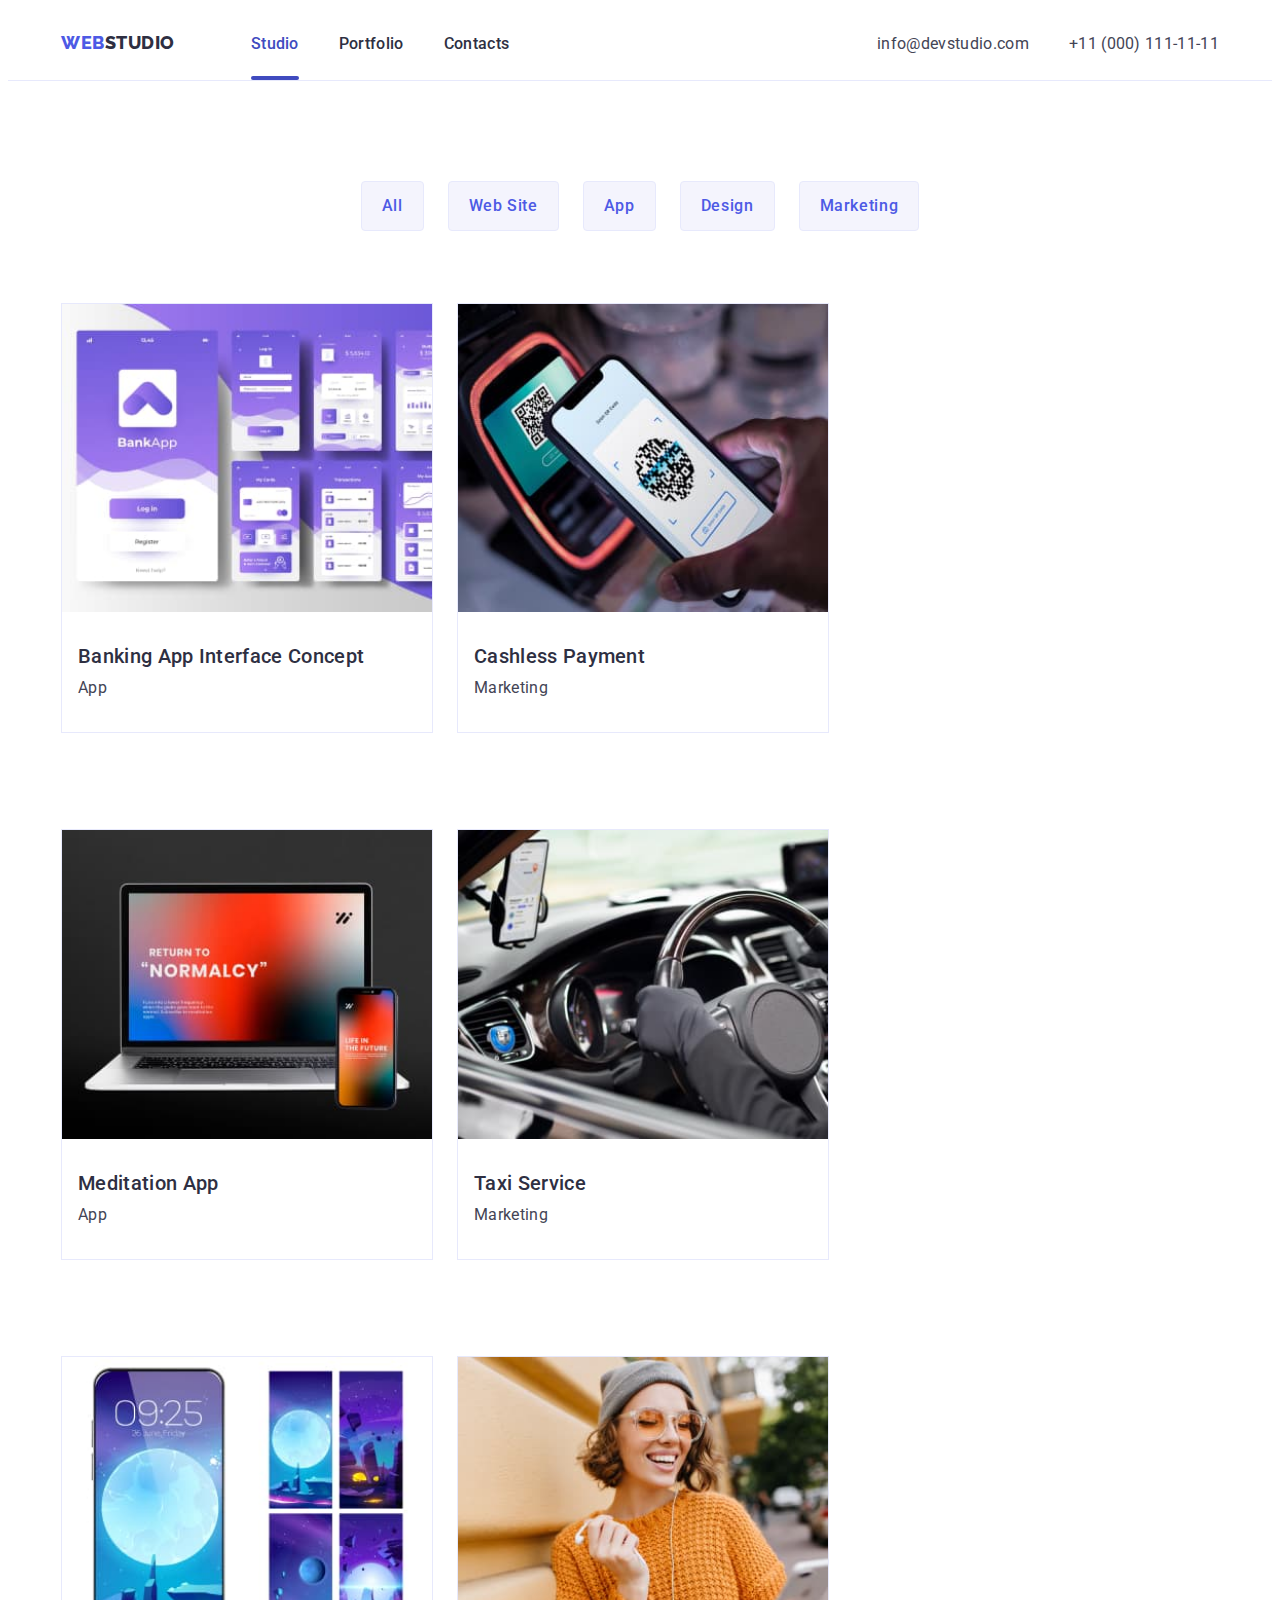
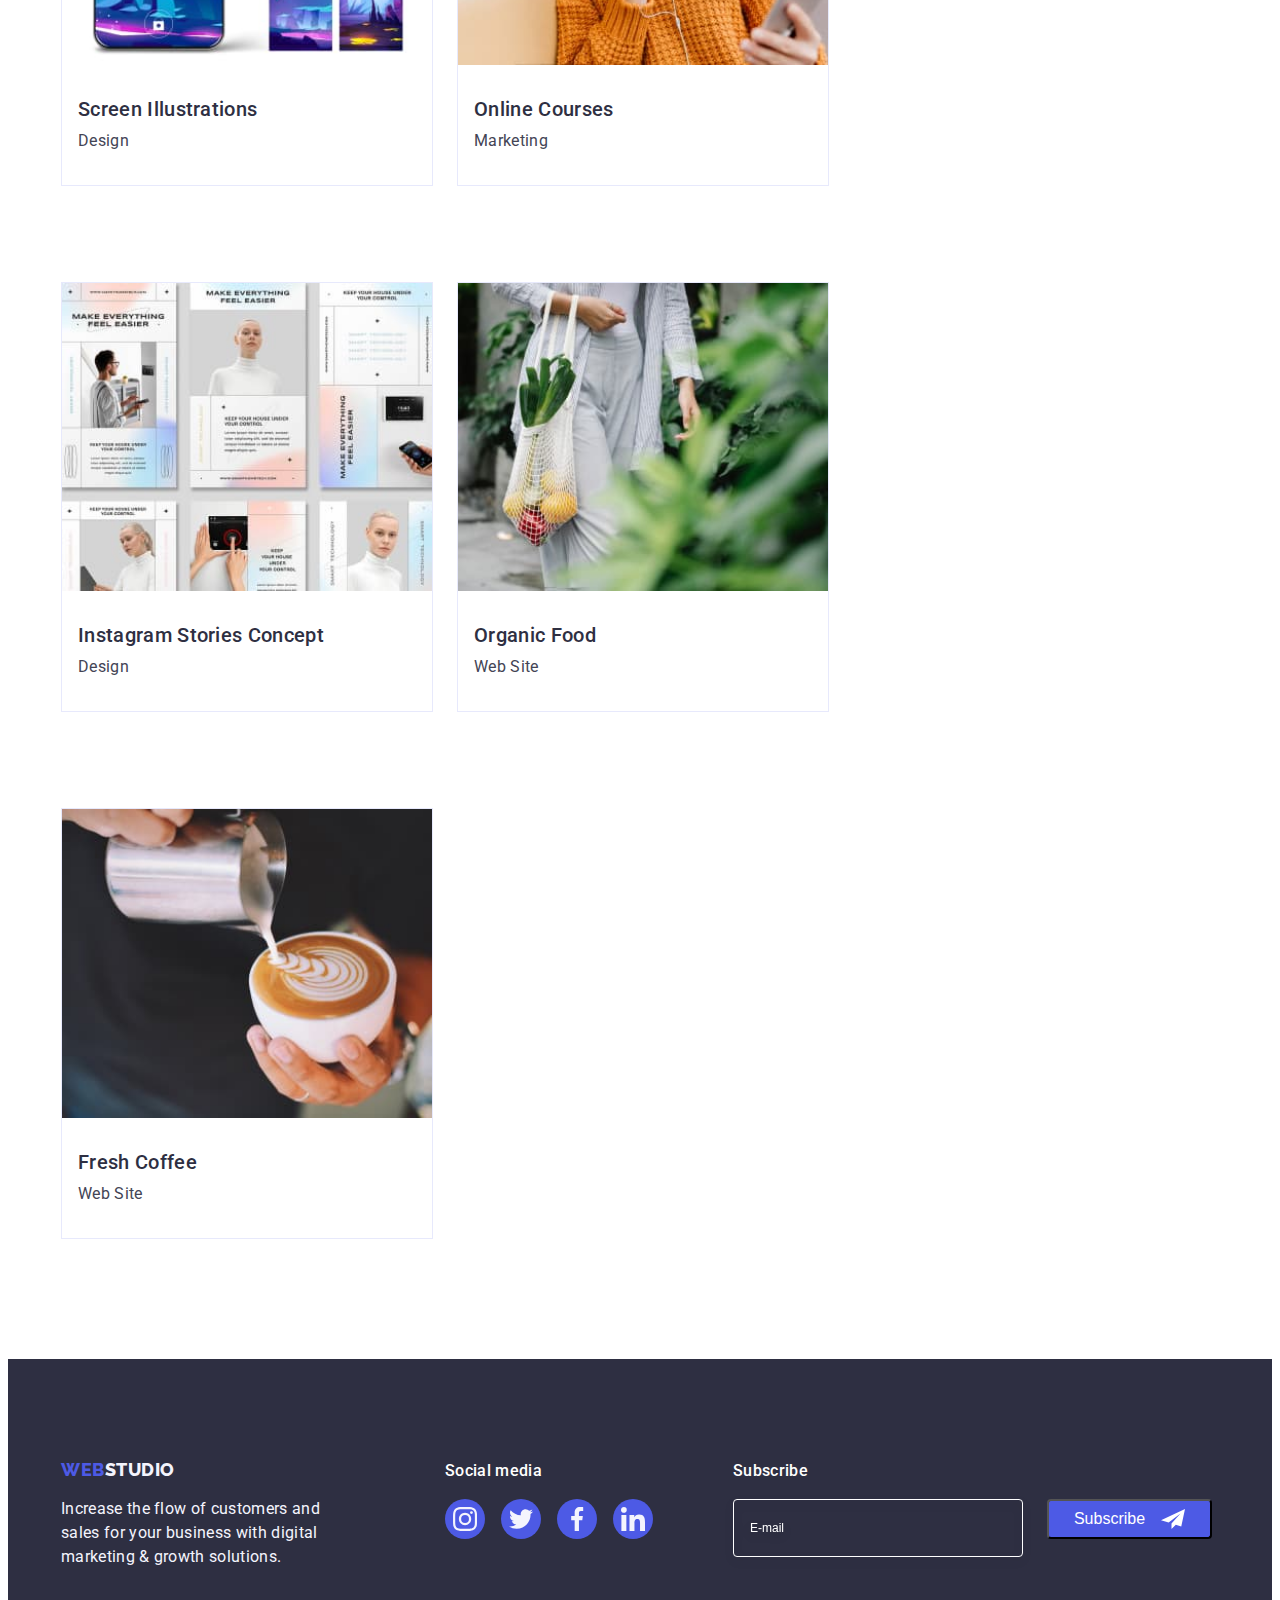
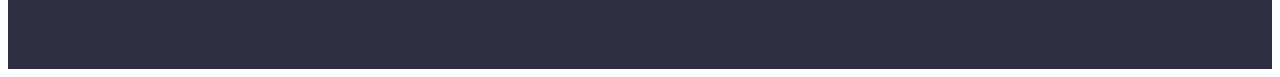
==== commit 37b241c7: "ДЗ 7 вип1" ====
--- a/portfolio.html
+++ b/portfolio.html
@@ -11,6 +11,7 @@
     <link href="https://fonts.googleapis.com/css2?family=Montserrat:wght@500;700&family=Raleway:wght@800&display=swap" rel="stylesheet">
     <link rel="stylesheet" href="https://cdnjs.cloudflare.com/ajax/libs/modern-normalize/1.1.0/modern-normalize.min.css" integrity="sha512-wpPYUAdjBVSE4KJnH1VR1HeZfpl1ub8YT/NKx4PuQ5NmX2tKuGu6U/JRp5y+Y8XG2tV+wKQpNHVUX03MfMFn9Q==" crossorigin="anonymous" referrerpolicy="no-referrer" />
     <link rel="stylesheet" href="./css/styles.css">
+    <link rel="stylesheet" href="./css/media.css">
 </head>
 <body>
     <header class="page-header properties">
@@ -18,8 +19,8 @@
             <nav class="header-nav">
                 <a href="./index.html" class="link logo">Web<span class="logo-span">Studio</span></a>
                 <ul class="site-nav list">
-                    <li><a href="./index.html" class="link">Studio</a></li>
-                    <li><a href="./portfolio.html" class="link current">Portfolio</a></li>
+                    <li><a href="./index.html" class="link current">Studio</a></li>
+                    <li><a href="./portfolio.html" class="link">Portfolio</a></li>
                     <li><a href="" class="link">Contacts</a></li>
                 </ul>
             </nav>
@@ -29,6 +30,65 @@
                     <li><a href="tel:+110001111111" class="link">+11 (000) 111-11-11</a></li>
                 </ul>
             </address>
+            <button type="button" class="vector-btn" data-menu-open>
+                <svg class="vector-icon" width="32" height="22">
+                    <use href="./images/icons.svg#icon-burger"></use>
+                </svg>
+            </button>
+        </div>
+        <div class="mob-menu is-hidden" data-menu>
+            <div>
+                <button type="button" class="modal-close-btn" data-menu-close>
+                    <svg class="modal-soc-icon" width="8" height="8">
+                        <use href="./images/icons.svg#icon-close"></use>
+                    </svg>
+                </button>
+                <nav class="mob-menu-nav">
+                    <ul class="mob-menu-site list">
+                        <li class="mob-menu-item"><a href="./index.html" class="mob-menu-site-link link current">Studio</a></li>
+                        <li class="mob-menu-item"><a href="./portfolio.html" class="mob-menu-site-link link">Portfolio</a></li>
+                        <li class="mob-menu-item"><a href="" class="mob-menu-site-link link">Contacts</a></li>
+                    </ul>
+                </nav>
+            </div>
+            <div>
+                <address class="mob-menu-address">
+                    <ul class="mob-menu-auht list">
+                        <li class="mob-menu-item"><a href="tel:+110001111111" class="mob-menu-tel link">+11 (000) 111-11-11</a></li>
+                        <li class="mob-menu-item"><a href="mailto:info@devstudio.com" class="mob-menu-mail link">info@devstudio.com</a></li>
+                    </ul>
+                </address>
+                <ul class="specialist-soc-list-menu list">
+                    <li class="stecialist-soc-item">
+                        <a href="" class="specialast-soc-link link">
+                            <svg class="stecialist-soc-icon" width="16" height="16">
+                                <use href="./images/icons.svg#icon-instagram"></use>
+                            </svg>
+                        </a>
+                    </li>
+                    <li class="stecialist-soc-item">
+                        <a href="" class="specialast-soc-link link">
+                            <svg class="stecialist-soc-icon" width="16" height="16">
+                                <use href="./images/icons.svg#icon-twitter"></use>
+                            </svg>
+                        </a>
+                    </li>
+                    <li class="stecialist-soc-item">
+                        <a href="" class="specialast-soc-link link">
+                            <svg class="stecialist-soc-icon" width="16" height="16">
+                                <use href="./images/icons.svg#icon-facebook"></use>
+                            </svg>
+                        </a>
+                    </li>
+                    <li class="stecialist-soc-item">
+                        <a href="" class="specialast-soc-link link">
+                            <svg class="stecialist-soc-icon" width="16" height="16">
+                                <use href="./images/icons.svg#icon-linkedin"></use>
+                            </svg>
+                        </a>
+                    </li>
+                </ul>
+            </div>
         </div>
     </header>
     <main class="properties">
--- a/css/styles.css
+++ b/css/styles.css
@@ -79,7 +79,6 @@
     padding: 24px 16px;
     display: flex;
     justify-content: space-between;
-    margin: 0;
 }
 .logo {
     color: var(--button-color);
@@ -251,7 +250,6 @@
 {
     display: flex;
     flex-wrap: wrap;
-    gap: 24px;
 }
 .feature-wrap {
     display: none;
@@ -290,7 +288,8 @@
     box-shadow: 0px 1px 6px rgba(46, 47, 66, 0.08), 0px 1px 1px rgba(46, 47, 66, 0.16), 0px 2px 1px rgba(46, 47, 66, 0.08);
     border-radius: 0px 0px 4px 4px;
     text-align: center;
-    flex-basis: 100%;
+    /* flex-basis: 100%; */
+    width: 264px;
     margin-bottom: 72px;
 }
 .specialist-list:last-child {
@@ -467,8 +466,8 @@
 }
 
 .section-goods {
-    padding-top: 96px;
-    padding-bottom: 120px;
+    padding-top: 48px;
+    padding-bottom: 48px;
 }
 .menu-nav .link-btn {
     font-family: "Roboto", sans-serif;
@@ -488,9 +487,9 @@
 }
 .menu-nav {
     display: flex;
-    justify-content: center;
+    flex-wrap: wrap;
     gap: 24px;
-    margin: 0 auto 72px;
+    margin: 0 auto 48px;
 }
 .menu-nav .link-btn:hover,
 .menu-nav .link-btn:focus {
@@ -499,15 +498,19 @@
     box-shadow: 0px 3px 1px rgba(0, 0, 0, 0.1), 0px 2px 1px rgba(0, 0, 0, 0.08), 0px 2px 2px rgba(0, 0, 0, 0.12);
 }
 .section-goods .goods {
-    display: flex;
+    /* display: flex;
     flex-wrap: wrap;
-    gap: 48px 24px;
+    gap: 48px 24px; */
 }
 .goods .goods-list {
     background: var(--text-color);
     border: 1px solid #E7E9FC;
-    width: calc((100% - 48px) / 3);
+    /* width: calc((100% - 48px) / 3); */
+    width: 100%;
     transition: box-shadow var(--transform-hover);
+}
+.goods-list:not(:last-child) {
+    margin-bottom: 48px;
 }
 .goods .goods-list:hover {
     box-shadow: 0px 1px 6px rgba(46, 47, 66, 0.08), 0px 1px 1px rgba(46, 47, 66, 0.16), 0px 2px 1px rgba(46, 47, 66, 0.08);
@@ -580,7 +583,9 @@
     width: 24px;
     height: 24px;
     border: 1px solid rgba(0, 0, 0, 0.1);
-    display: block;
+    display: flex;
+    justify-content: center;
+    align-items: center;
     margin-left: auto;
     transition: background-color var(--transform-hover);
   }
--- a/css/media.css
+++ b/css/media.css
@@ -0,0 +1,354 @@
+:root {
+    --title-text-color: #212121;
+    --fishnet-text-color: #404BBF;
+    --text-color: #FFFFFF;
+    --text-list: #434455;
+    --logo-color: #2E2F42; 
+    --button-color: #4D5AE5;
+    --button-activ: #404BBF;
+    --logo-color-foot: #F4F4FD;
+    --transform-hover: 250ms cubic-bezier(0.4, 0, 0.2, 1);
+}
+
+
+@media screen and (min-width: 428px) {
+    .container {
+        width: 428px;
+    } 
+    .hero-title {
+        width: 320px;
+        font-size: 36px;
+    }
+}
+@media screen and (min-width: 768px) {
+     .container {
+          width: 768px;
+     } 
+
+     .vector-btn {
+        display: none;
+     }
+     .page-header .container { 
+        padding: 0;
+    }
+    .header-nav {
+        margin-top: 24px;
+    }
+    .site-nav {
+        display: flex;
+        padding: 0;
+        gap: 40px;
+        flex-direction: row;
+        align-items: flex-start;
+        width: 261px;
+        height: 48px;
+        transition: color var(--transform-hover);
+    }
+    .header-address {
+        display: flex;
+        align-items: flex-start;
+        font-style: normal;
+        margin-top: 16px;
+    }
+    .site-nav .link {
+        margin-left: 0;
+        font-weight: bold;
+        font-weight: 500;
+        font-size: 16px;
+        line-height: 1.5;
+        color: var(--logo-color);
+        letter-spacing: 0.02em;
+        flex: none;
+        order: 1;
+        flex-grow: 0;
+        display: inline-block;
+    }
+    .site-nav .link:hover,
+    .site-nav .link:focus {
+        color: var(--fishnet-text-color);
+    }
+    .site-nav .link.current {
+        color: var(--fishnet-text-color);
+    }
+    .site-nav .link.current::after {
+        content: '';
+        width: 100%;
+        height: 4px;    
+        margin-top: 20px;
+        background: currentColor;
+        border-radius: 2px;
+        display: inline-block;
+    }
+    .auht-nav {
+        list-style: none;
+        transition: color var(--transform-hover);
+    }
+    .auht-nav li:not(:last-child) {
+        margin-bottom: 12px;
+    }
+    .auht-nav .link {
+        margin-left: 0;
+        font-weight: 400;
+        font-size: 12px;
+        line-height: 1.17;
+        letter-spacing: 0.04em;
+        color: var(--text-list);
+        font-style: normal;
+    }
+    .auht-nav .link:hover,
+    .auht-nav .link:focus {
+        color: var(--fishnet-text-color);
+    }
+
+     .hero {
+        background-image: linear-gradient(
+        rgba(46, 47, 66, 0.7), 
+        rgba(46, 47, 66, 0.7)),
+        url(../images/people-office-tablet.jpg);
+        padding: 188px 0;
+     }
+    @media (min-device-pixel-ratio: 2),
+      (min-resolution: 192dpi),
+      (min-resolution: 2dppx) {
+      .hero {
+        background-image: linear-gradient(
+        rgba(46, 47, 66, 0.7), 
+        rgba(46, 47, 66, 0.7)),
+        url(../images/people-office-tablet-2x.jpg);
+      }
+    }
+     .hero-title {
+        width: 496px;
+        font-size: 56px;
+        line-height: 1.07;
+     }
+    .feature,
+    .profile-group,
+    .specialist-group
+    {
+        gap: 24px;
+    }
+    .feature {
+        gap: 72px 24px;
+    }
+     .feature-list {
+         width: calc((100% - 24px) / 2);
+         margin: 0;
+     } 
+     .feature-title {
+         text-align:left;
+         text-transform: capitalize;
+     }
+    .specialist > .container {
+         width: 582px;
+     }
+    .specialist-group {
+         gap: 64px 24px;
+     }
+    .specialist-list {
+         flex-basis: calc((100% - 24px) / 2);
+         margin: 0;
+     }
+    .customers > .container {
+        width: 582px;
+    }
+     .customers-list {
+         flex-basis: calc((100% - 48px) / 3);
+     }
+     .customers-wrap {
+         gap: 72px 24px;
+     }
+    .footer > .container {
+        width: 582px;
+    }
+    .footer .tablet {
+        display: flex;
+        flex-direction: column;
+    }
+    .footer-menu {
+        display: flex;
+        gap: 24px;
+        margin-bottom: 72px;
+    }
+    .footer .footer-log {
+        max-width: 264px;
+        padding: 0;
+        margin: 0;
+        text-align: left;
+    }
+    .footer-wrap {
+        margin: 0;
+    }
+    .footer-title {
+        text-align: left;
+    }
+    .footer-form {
+        display: flex;
+        gap: 24px;
+    }
+    .footer input {
+        width: 264px;
+        margin-bottom: 0;
+    }
+    .footer .footer-btn {
+        margin: 0;
+    }
+    .menu-nav {
+        justify-content: center;
+    }
+    .section-goods .goods {
+        display: flex;
+        flex-wrap: wrap;
+        gap: 72px 24px;
+    }
+    .goods .goods-list {
+        width: calc((100% - 24px) / 2);
+    }
+    .section-goods {
+        padding-top: 64px;
+        padding-bottom: 96px;
+    }
+    .menu-nav {
+        margin: 0 auto 64px;
+    }
+}
+@media screen and (min-width: 1158px) {
+     .container {
+          width: 1158px;
+     } 
+    .page-header .container { 
+        padding-top: 24px;
+    }
+    .header-nav {
+        margin-top: 0;
+    }
+     .auht-nav {
+        display: flex;
+        list-style: none;
+        gap: 40px;
+        transition: color var(--transform-hover);
+    }
+    .header-address {
+        margin-top: 0;
+    }
+    .auht-nav .link {
+        font-size: 16px;
+        line-height: 1.5;
+        letter-spacing: 0.02em;
+    }
+     .hero {
+        background-image: linear-gradient(
+      rgba(46, 47, 66, 0.7), 
+      rgba(46, 47, 66, 0.7)),
+      url(../images/people-office.jpg);
+     }
+     @media (min-device-pixel-ratio: 2),
+      (min-resolution: 192dpi),
+      (min-resolution: 2dppx) {
+      .hero {
+        background-image: linear-gradient(
+        rgba(46, 47, 66, 0.7), 
+        rgba(46, 47, 66, 0.7)),
+        url(../images/people-office-2x.jpg);
+      }
+    }
+     .section {
+         padding-top: 120px;
+         padding-bottom: 120px;
+     }
+     .feature-wrap {
+        display: block;
+        width: 100%;
+        height: 112px;
+        background: #F4F4FD;
+        border-radius: 4px;
+        padding: 24px 100px;
+        margin-bottom: 8px;
+    }
+     .feature-title {
+         font-weight: 500;
+         font-size: 20px;
+         line-height: 1.2;
+     }
+     .feature-list {
+         width: calc((100% - 72px) / 4);
+     } 
+     .profile {
+         display: block;
+         padding-top: 0;
+     }
+     .specialist > .container {
+         width: 1158px;
+     }
+     .specialist-list {
+         flex-basis: calc((100% - 72px) / 4);
+     }
+     .specialist {
+         padding: 120px 0;
+     }
+    .customers > .container {
+        width: 1158px;
+    }
+     .customers-wrap {
+         gap: 24px;
+     }
+     .customers-list {
+         flex-basis: calc((100% - 120px) / 6);
+     }
+     .footer {
+        padding: 100px 0 100px 0;
+    }
+    .footer > .container {
+        width: 1158px;
+    }
+    .footer .container {
+        display: flex;
+    }
+    .footer-menu {
+        margin: 0;
+    }
+    .footer .tablet {
+        display: flex;
+        flex-direction: row;
+    }
+    .footer .footer-log {
+        display: flex;
+        flex-direction: column;
+        width: 264px;
+        padding: 0;
+        margin: 0;
+        margin-right: 120px;
+        text-align: left;
+    }
+    .footer-wrap {
+        margin-bottom: 0;
+        margin-right: 80px;
+    }
+    .footer-title {
+        text-align: left;
+    }
+    .footer-form {
+        display: flex;
+        gap: 24px;
+    }
+    .footer input {
+        width: 264px;
+        margin-bottom: 0;
+    }
+    .footer .footer-btn {
+        margin: 0;
+    }
+    .section-goods .goods {
+        gap: 48px 24px;
+    }
+    .goods .goods-list {
+        width: calc((100% - 48px) / 3);
+    }
+    .section-goods {
+        padding-top: 100px;
+        padding-bottom: 120px;
+    }
+    .menu-nav {
+        margin: 0 auto 72px;
+    }
+}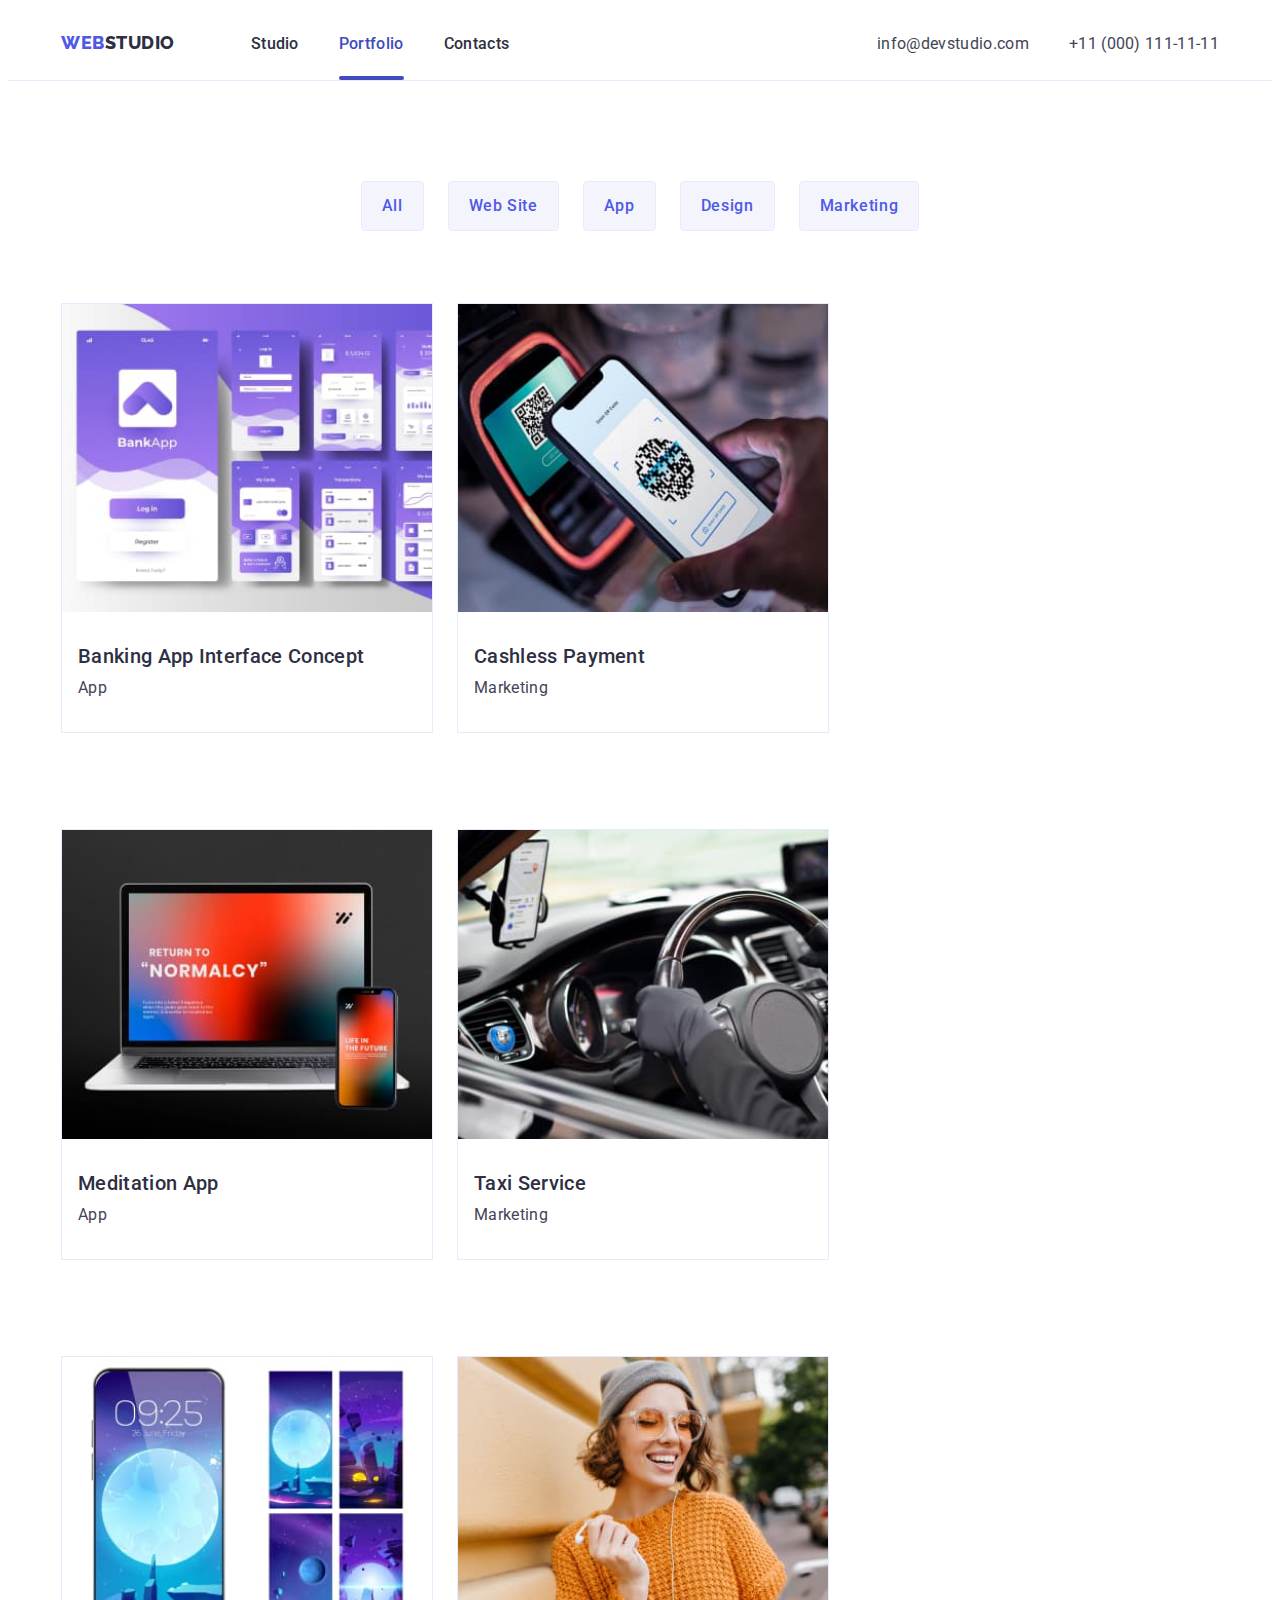
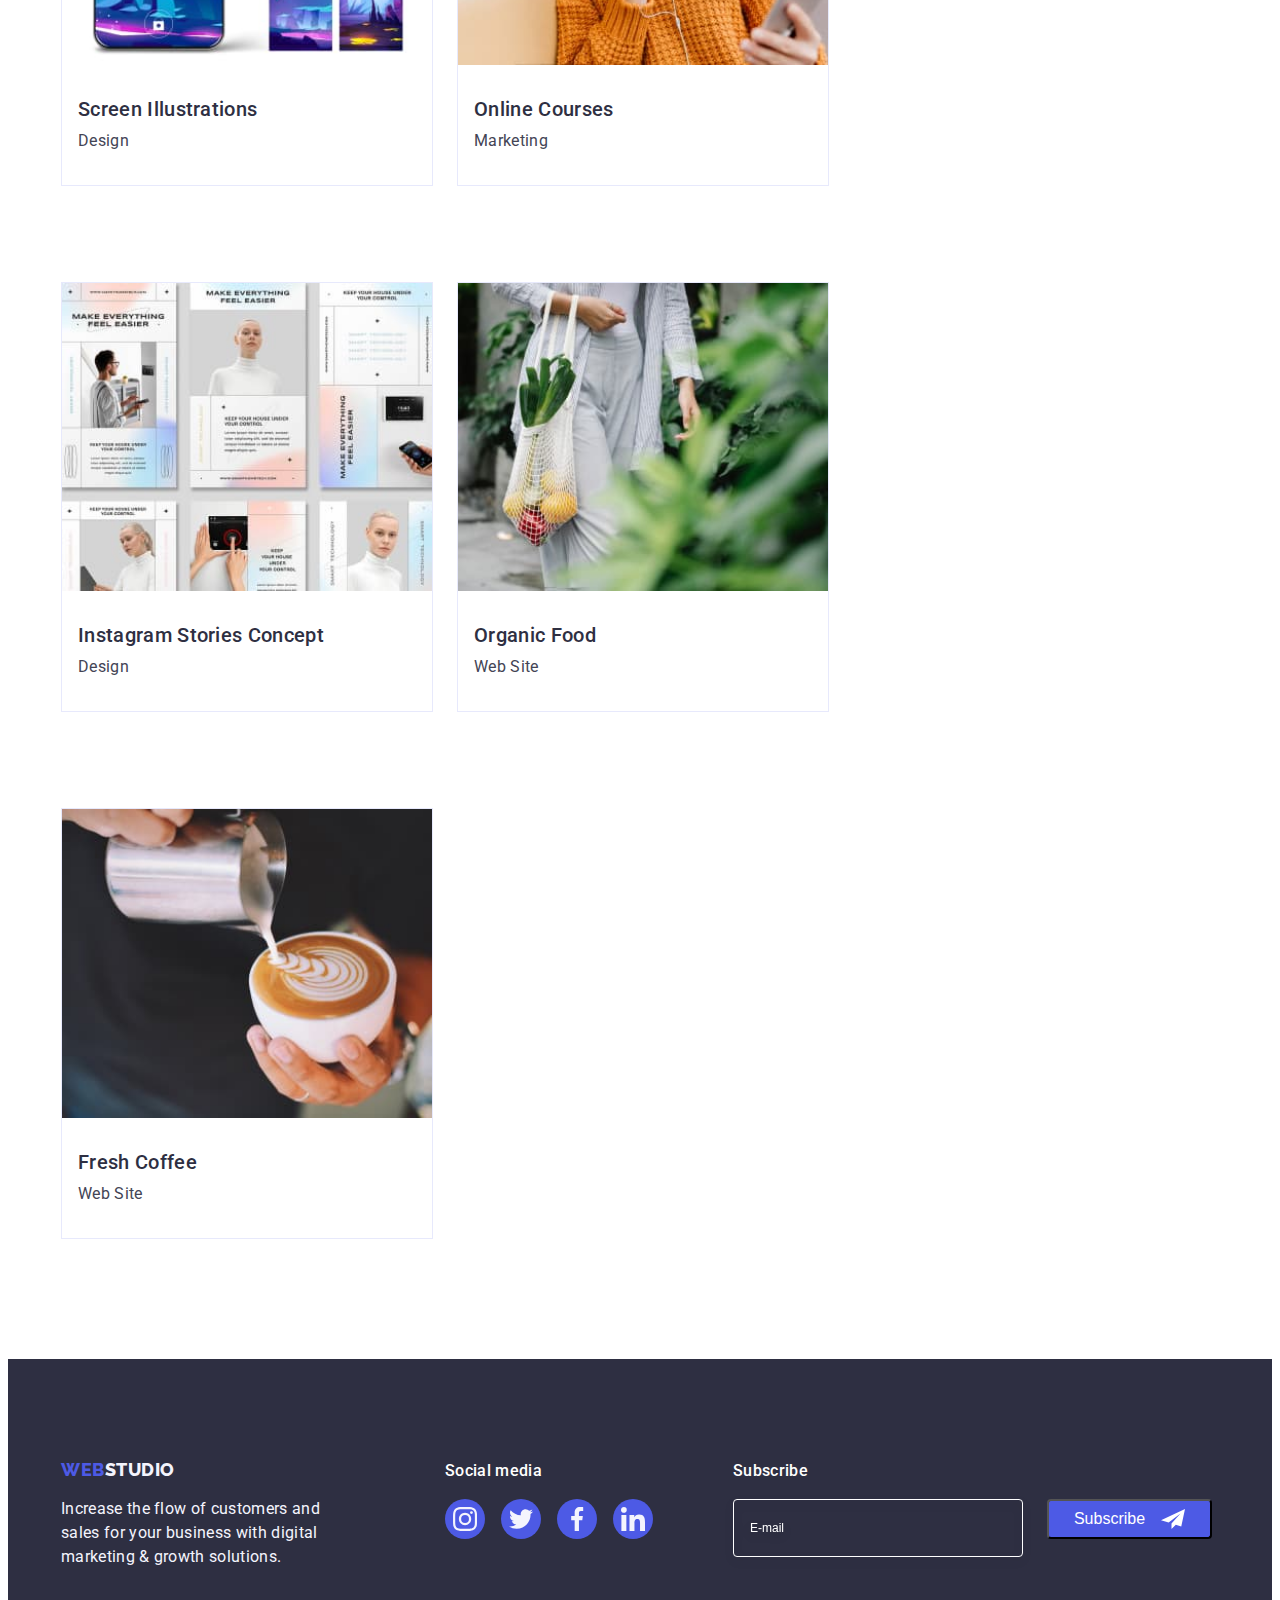
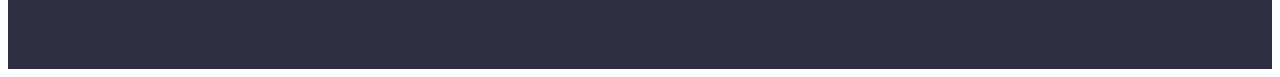
==== commit 4bde79c8: "ДЗ 7 випр. 2" ====
--- a/portfolio.html
+++ b/portfolio.html
@@ -19,8 +19,8 @@
             <nav class="header-nav">
                 <a href="./index.html" class="link logo">Web<span class="logo-span">Studio</span></a>
                 <ul class="site-nav list">
-                    <li><a href="./index.html" class="link current">Studio</a></li>
-                    <li><a href="./portfolio.html" class="link">Portfolio</a></li>
+                    <li><a href="./index.html" class="link">Studio</a></li>
+                    <li><a href="./portfolio.html" class="link current">Portfolio</a></li>
                     <li><a href="" class="link">Contacts</a></li>
                 </ul>
             </nav>
@@ -136,7 +136,25 @@
                     <li class="goods-list">
                         <a href="" class="goods-link-wrapper link">
                             <div class="goods-img">
-                                <img src="./images/Cashless.jpg" alt="Marketing" width="360" class="images">
+                                <picture>
+                                    <source
+                                        srcset="./images/Cashless.jpg 1x,
+                                                ./images/Cashless-2x.jpg 2x"
+                                        media="(min-width: 1158px)"
+                                    />
+                                    <source
+                                        srcset="./images/Cashless-tablet.jpg 1x,
+                                                ./images/Cashless-tablet-2x.jpg 2x"
+                                        media="(min-width: 768px)"
+                                    />
+                                    <source
+                                        srcset="./images/Cashless-mobil.jpg 1x,
+                                                ./images/Cashless-mobil-2x.jpg 2x"
+                                        media="(max-width: 767px)"
+                                    />
+                                    <img src="./images/Cashless-mobil.jpg" alt="Banking" width="396" class="images">
+                                </picture>
+                                
                                 <p class="overlay text">14 Stylish and User-Friendly App Design Concepts · 
                                     Task Manager App · Calorie Tracker App · Exotic Fruit Ecommerce App · 
                                     Cloud Storage App</p>
@@ -148,7 +166,25 @@
                     <li class="goods-list">
                         <a href="" class="goods-link-wrapper link">
                             <div class="goods-img">
-                                <img src="./images/Meditation.jpg" alt="Meditation" width="360" class="images">
+                                <picture>
+                                    <source
+                                        srcset="./images/Meditation.jpg 1x,
+                                                ./images/Meditation-2x.jpg 2x"
+                                        media="(min-width: 1158px)"
+                                    />
+                                    <source
+                                        srcset="./images/Meditation-tablet.jpg 1x,
+                                                ./images/Meditation-tablet-2x.jpg 2x"
+                                        media="(min-width: 768px)"
+                                    />
+                                    <source
+                                        srcset="./images/Meditation-mobil.jpg 1x,
+                                                ./images/Meditation-mobil-2x.jpg 2x"
+                                        media="(max-width: 767px)"
+                                    />
+                                    <img src="./images/Meditation-mobil.jpg" alt="Banking" width="396" class="images">
+                                </picture>
+                                
                                 <p class="overlay text">14 Stylish and User-Friendly App Design Concepts · 
                                     Task Manager App · Calorie Tracker App · Exotic Fruit Ecommerce App · 
                                     Cloud Storage App</p>
@@ -160,7 +196,25 @@
                     <li class="goods-list">
                         <a href="" class="goods-link-wrapper link">
                             <div class="goods-img">
-                                <img src="./images/Taxi.jpg" alt="Taxi" width="360" class="images">
+                                <picture>
+                                    <source
+                                        srcset="./images/Taxi.jpg 1x,
+                                                ./images/Taxi-2x.jpg 2x"
+                                        media="(min-width: 1158px)"
+                                    />
+                                    <source
+                                        srcset="./images/Taxi-tablet.jpg 1x,
+                                                ./images/Taxi-tablet-2x.jpg 2x"
+                                        media="(min-width: 768px)"
+                                    />
+                                    <source
+                                        srcset="./images/Taxi-mobil.jpg 1x,
+                                                ./images/Taxi-mobil-2x.jpg 2x"
+                                        media="(max-width: 767px)"
+                                    />
+                                    <img src="./images/Taxi-mobil.jpg" alt="Banking" width="396" class="images">
+                                </picture>
+                                
                                 <p class="overlay text">14 Stylish and User-Friendly App Design Concepts · 
                                     Task Manager App · Calorie Tracker App · Exotic Fruit Ecommerce App · 
                                     Cloud Storage App</p>
@@ -172,7 +226,25 @@
                     <li class="goods-list">
                         <a href="" class="goods-link-wrapper link">
                             <div class="goods-img">
-                                <img src="./images/Screen.jpg" alt="Screen" width="360" class="images">
+                                <picture>
+                                    <source
+                                        srcset="./images/Screen.jpg 1x,
+                                                ./images/Screen-2x.jpg 2x"
+                                        media="(min-width: 1158px)"
+                                    />
+                                    <source
+                                        srcset="./images/Screen-tablet.jpg 1x,
+                                                ./images/Screen-tablet-2x.jpg 2x"
+                                        media="(min-width: 768px)"
+                                    />
+                                    <source
+                                        srcset="./images/Screen-mobil.jpg 1x,
+                                                ./images/Screen-mobil-2x.jpg 2x"
+                                        media="(max-width: 767px)"
+                                    />
+                                    <img src="./images/Screen-mobil.jpg" alt="Banking" width="396" class="images">
+                                </picture>
+                                
                                 <p class="overlay text">14 Stylish and User-Friendly App Design Concepts · 
                                     Task Manager App · Calorie Tracker App · Exotic Fruit Ecommerce App · 
                                     Cloud Storage App</p>
@@ -184,7 +256,25 @@
                     <li class="goods-list">
                         <a href="" class="goods-link-wrapper link">
                             <div class="goods-img">
-                                <img src="./images/Online.jpg" alt="Online" width="360" class="images">
+                                <picture>
+                                    <source
+                                        srcset="./images/Online.jpg 1x,
+                                                ./images/Online-2x.jpg 2x"
+                                        media="(min-width: 1158px)"
+                                    />
+                                    <source
+                                        srcset="./images/Online-tablet.jpg 1x,
+                                                ./images/Online-tablet-2x.jpg 2x"
+                                        media="(min-width: 768px)"
+                                    />
+                                    <source
+                                        srcset="./images/Online-mobil.jpg 1x,
+                                                ./images/Online-mobil-2x.jpg 2x"
+                                        media="(max-width: 767px)"
+                                    />
+                                    <img src="./images/Online-mobil.jpg" alt="Banking" width="396" class="images">
+                                </picture>
+                                
                                 <p class="overlay text">14 Stylish and User-Friendly App Design Concepts · 
                                     Task Manager App · Calorie Tracker App · Exotic Fruit Ecommerce App · 
                                     Cloud Storage App</p>
@@ -196,7 +286,25 @@
                     <li class="goods-list">
                         <a href="" class="goods-link-wrapper link">
                             <div class="goods-img">
-                                <img src="./images/Instagram.jpg" alt="Instagram" width="360" class="images">
+                                <picture>
+                                    <source
+                                        srcset="./images/Instagram.jpg 1x,
+                                                ./images/Instagram-2x.jpg 2x"
+                                        media="(min-width: 1158px)"
+                                    />
+                                    <source
+                                        srcset="./images/Instagram-tablet.jpg 1x,
+                                                ./images/Instagram-tablet-2x.jpg 2x"
+                                        media="(min-width: 768px)"
+                                    />
+                                    <source
+                                        srcset="./images/Instagram-mobil.jpg 1x,
+                                                ./images/Instagram-mobil-2x.jpg 2x"
+                                        media="(max-width: 767px)"
+                                    />
+                                    <img src="./images/Instagram-mobil.jpg" alt="Banking" width="396" class="images">
+                                </picture>
+                                
                                 <p class="overlay text">14 Stylish and User-Friendly App Design Concepts · 
                                     Task Manager App · Calorie Tracker App · Exotic Fruit Ecommerce App · 
                                     Cloud Storage App</p>
@@ -208,7 +316,24 @@
                     <li class="goods-list">
                         <a href="" class="goods-link-wrapper link">
                             <div class="goods-img">
-                                <img src="./images/Organic.jpg" alt="Organic" width="360" class="images">
+                                <picture>
+                                    <source
+                                        srcset="./images/Organic.jpg 1x,
+                                                ./images/Organic-2x.jpg 2x"
+                                        media="(min-width: 1158px)"
+                                    />
+                                    <source
+                                        srcset="./images/Organic-tablet.jpg 1x,
+                                                ./images/Organic-tablet-2x.jpg 2x"
+                                        media="(min-width: 768px)"
+                                    />
+                                    <source
+                                        srcset="./images/Organic-mobil.jpg 1x,
+                                                ./images/Organic-mobil-2x.jpg 2x"
+                                        media="(max-width: 767px)"
+                                    />
+                                    <img src="./images/Organic-mobil.jpg" alt="Banking" width="396" class="images">
+                                </picture>
                                 <p class="overlay text">14 Stylish and User-Friendly App Design Concepts · 
                                     Task Manager App · Calorie Tracker App · Exotic Fruit Ecommerce App · 
                                     Cloud Storage App</p>
@@ -220,7 +345,24 @@
                     <li class="goods-list">
                         <a href="" class="goods-link-wrapper link">
                             <div class="goods-img">
-                                <img src="./images/Fresh.jpg" alt="Fresh" width="360" class="images">
+                                <picture>
+                                    <source
+                                        srcset="./images/Fresh.jpg 1x,
+                                                ./images/Fresh-2x.jpg 2x"
+                                        media="(min-width: 1158px)"
+                                    />
+                                    <source
+                                        srcset="./images/Fresh-tablet.jpg 1x,
+                                                ./images/Fresh-tablet-2x.jpg 2x"
+                                        media="(min-width: 768px)"
+                                    />
+                                    <source
+                                        srcset="./images/Fresh-mobil.jpg 1x,
+                                                ./images/Fresh-mobil-2x.jpg 2x"
+                                        media="(max-width: 767px)"
+                                    />
+                                    <img src="./images/Fresh-mobil.jpg" alt="Banking" width="396" class="images">
+                                </picture>
                                 <p class="overlay text">14 Stylish and User-Friendly App Design Concepts · 
                                     Task Manager App · Calorie Tracker App · Exotic Fruit Ecommerce App · 
                                     Cloud Storage App</p>
@@ -234,57 +376,61 @@
         </section>
     </main>
     <footer class="footer"> 
-        <div class="container"> 
-            <div class="footer-log">
-                <a href="./index.html" class="link logo">Web<span class="logo-span">Studio</span></a>
-                <p class="footer-text text">Increase the flow of customers and sales for your business with digital marketing & growth solutions.</p>
+        <div class="container tablet"> 
+            <div class="footer-menu">
+                <div class="footer-log">
+                    <a href="./index.html" class="link logo">Web<span class="logo-span">Studio</span></a>
+                    <p class="footer-text text">Increase the flow of customers and sales for your business with digital marketing & growth solutions.</p>
+                </div>
+                <div class="footer-wrap">
+                    <h3 class="footer-title title">Social media</h3>
+                    <ul class="footer-list list">
+                        <li class="footer-item">
+                            <a href="" class="footer-link link">
+                                <svg class="footer-icon" width="24" height="24">
+                                    <use href="./images/icons.svg#icon-instagram"></use>
+                                </svg>
+                            </a>
+                        </li>
+                        <li class="footer-item">
+                            <a href="" class="footer-link link">
+                                <svg class="footer-icon" width="24" height="24">
+                                    <use href="./images/icons.svg#icon-twitter"></use>
+                                </svg>
+                            </a>
+                        </li>
+                        <li class="footer-item">
+                            <a href="" class="footer-link link">
+                                <svg class="footer-icon" width="24" height="24">
+                                    <use href="./images/icons.svg#icon-facebook"></use>
+                                </svg>
+                            </a>
+                        </li>
+                        <li class="footer-item">
+                            <a href="" class="footer-link link">
+                                <svg class="footer-icon" width="24" height="24">
+                                    <use href="./images/icons.svg#icon-linkedin"></use>
+                                </svg>
+                            </a>
+                        </li>
+                    </ul>
+                </div>
             </div>
-            <div class="footer-wrap">
-                <h3 class="footer-title title">Social media</h3>
-                <ul class="footer-list list">
-                    <li class="footer-item">
-                        <a href="" class="footer-link link">
-                            <svg class="footer-icon" width="24" height="24">
-                                <use href="./images/icons.svg#icon-instagram"></use>
-                            </svg>
-                        </a>
-                    </li>
-                    <li class="footer-item">
-                        <a href="" class="footer-link link">
-                            <svg class="footer-icon" width="24" height="24">
-                                <use href="./images/icons.svg#icon-twitter"></use>
-                            </svg>
-                        </a>
-                    </li>
-                    <li class="footer-item">
-                        <a href="" class="footer-link link">
-                            <svg class="footer-icon" width="24" height="24">
-                                <use href="./images/icons.svg#icon-facebook"></use>
-                            </svg>
-                        </a>
-                    </li>
-                    <li class="footer-item">
-                        <a href="" class="footer-link link">
-                            <svg class="footer-icon" width="24" height="24">
-                                <use href="./images/icons.svg#icon-linkedin"></use>
-                            </svg>
-                        </a>
-                    </li>
-                </ul>
+            <div>
+                <form>
+                   <h3 class="footer-title title">Subscribe</h3>
+                   <div class="footer-form">
+                       <label>
+                           <input type="email" name="email" placeholder="E-mail"/>
+                       </label>
+                       <button type="submit" class="footer-btn text">Subscribe
+                           <svg class="footer-icon-form" width="24" height="24">
+                               <use href="./images/icons.svg#icon-Frame-3"></use>
+                           </svg>
+                       </button>
+                   </div>
+                </form>
             </div>
-            <form>
-                <h3 class="footer-title title">Subscribe</h3>
-                <div class="footer-form">
-                    <label>
-                        <input type="email" name="email" placeholder="E-mail"/>
-                    </label>
-                    <button type="submit" class="footer-btn text">Subscribe
-                        <svg class="footer-icon-form" width="24" height="24">
-                            <use href="./images/icons.svg#icon-Frame-3"></use>
-                        </svg>
-                    </button>
-                </div>
-            </form>
         </div>
     </footer>
 </body>
--- a/css/styles.css
+++ b/css/styles.css
@@ -283,6 +283,9 @@
     padding-right: 82px; */
 
 }
+.specialist-group {
+    justify-content: center;
+}
 .specialist-list {
     background-color: var(--text-color);
     box-shadow: 0px 1px 6px rgba(46, 47, 66, 0.08), 0px 1px 1px rgba(46, 47, 66, 0.16), 0px 2px 1px rgba(46, 47, 66, 0.08);
@@ -334,6 +337,7 @@
     display: flex;
     flex-wrap: wrap;
     gap: 72px 16px;
+    justify-content: center;
 }
 .customers-list {
     width: 168px;
--- a/css/media.css
+++ b/css/media.css
@@ -306,6 +306,7 @@
     }
     .footer-menu {
         margin: 0;
+        gap: 0;
     }
     .footer .tablet {
         display: flex;
